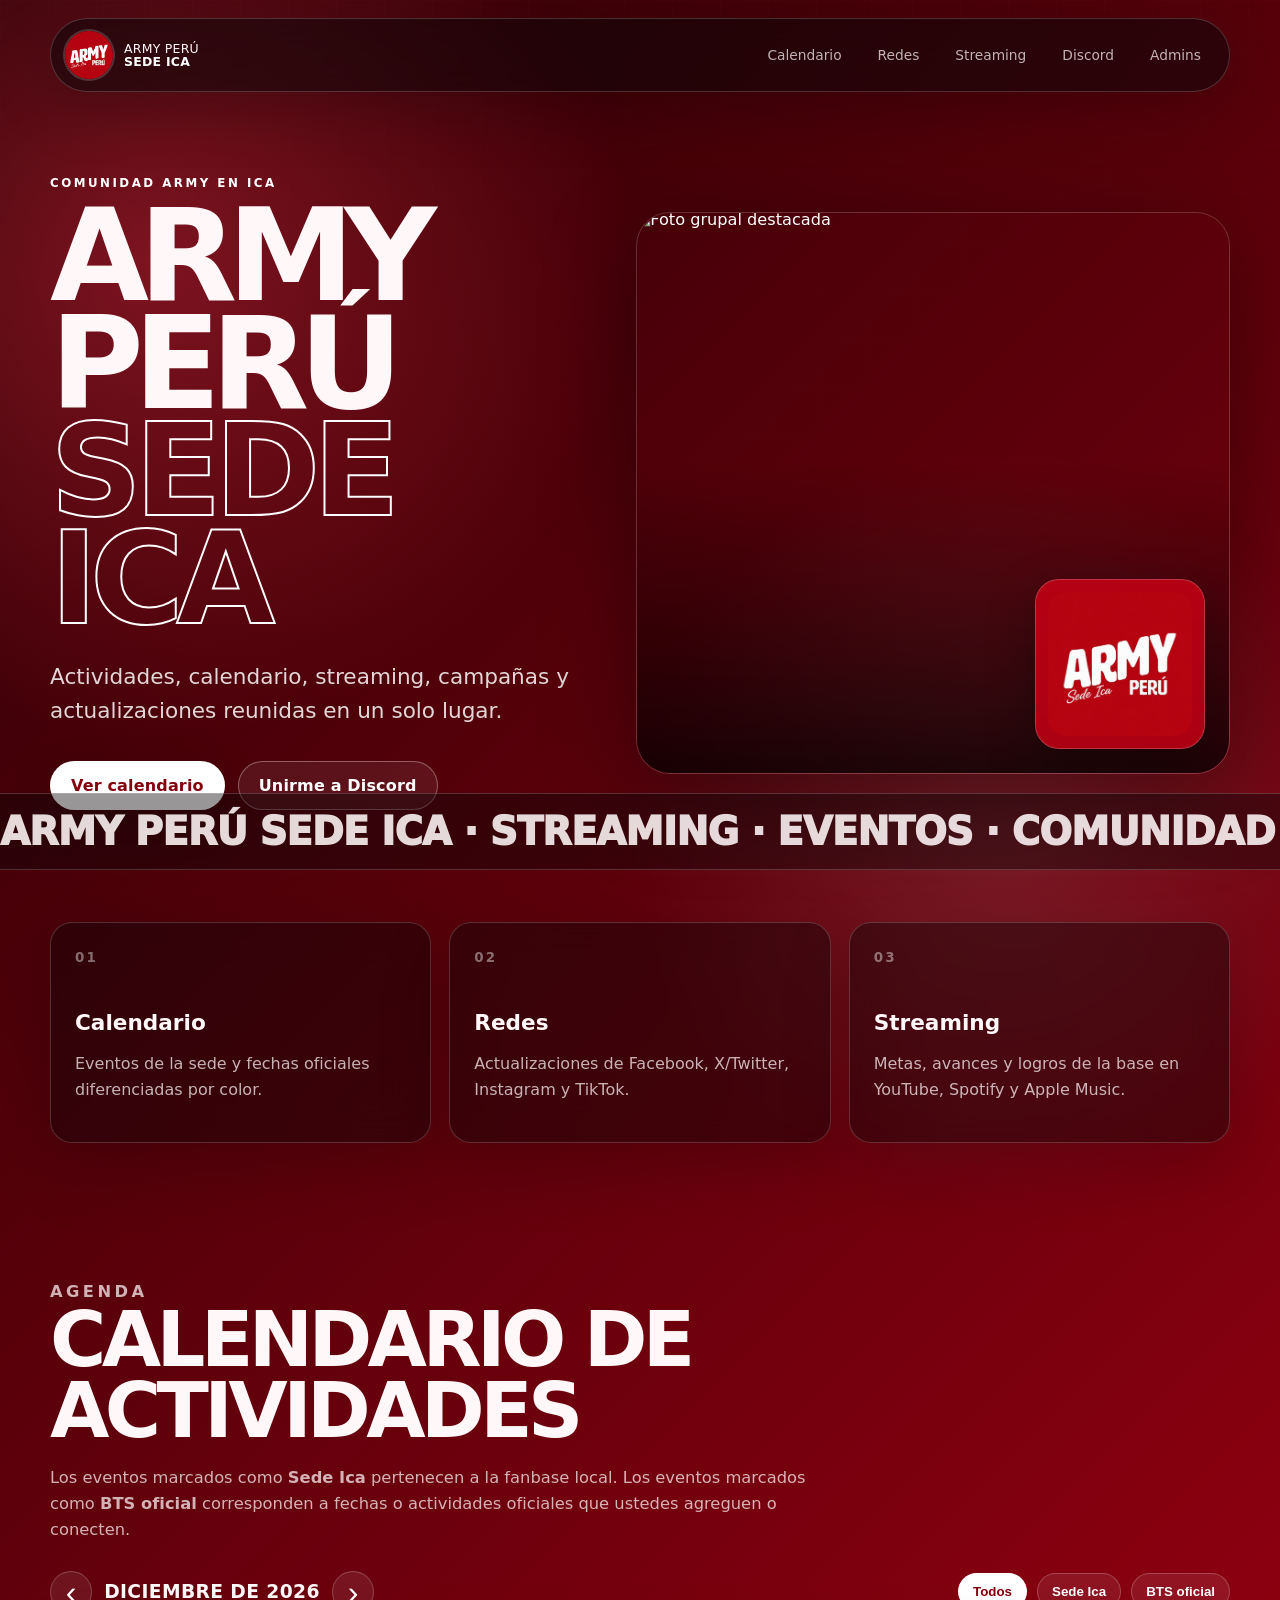
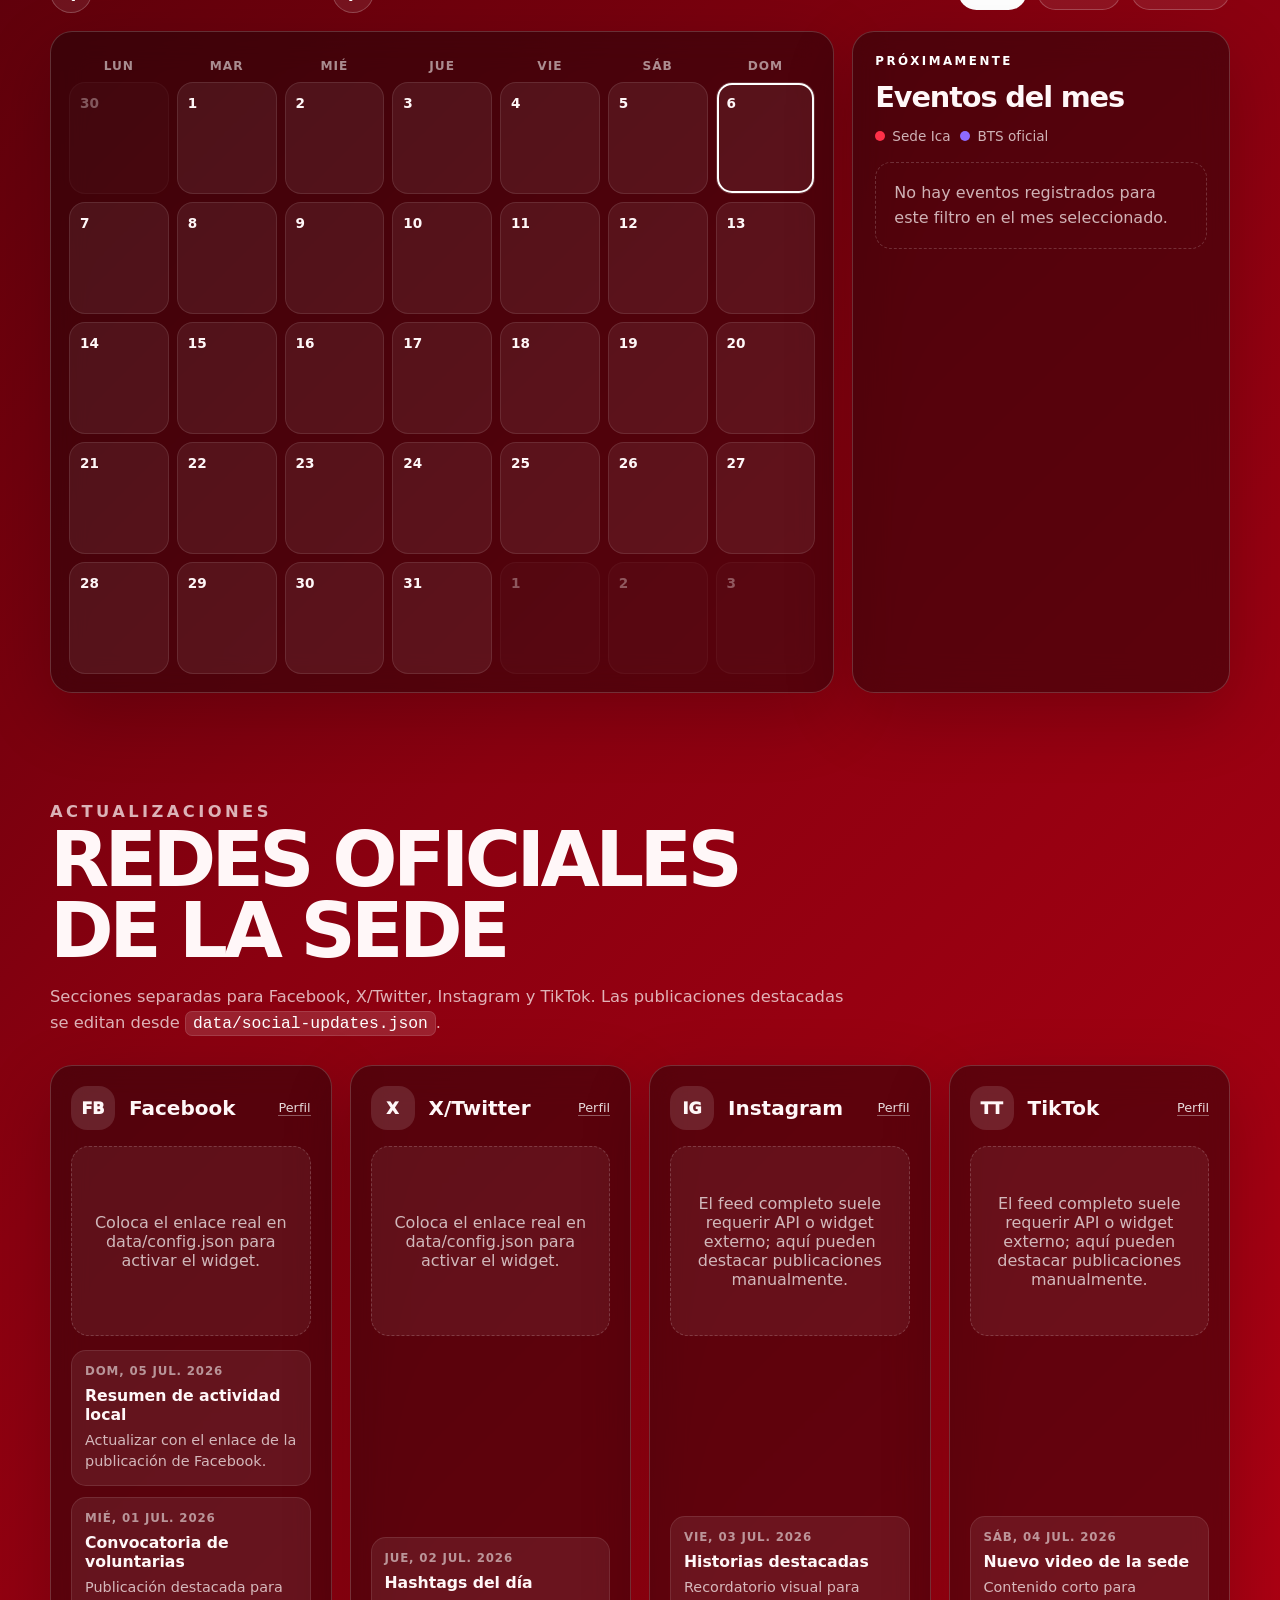
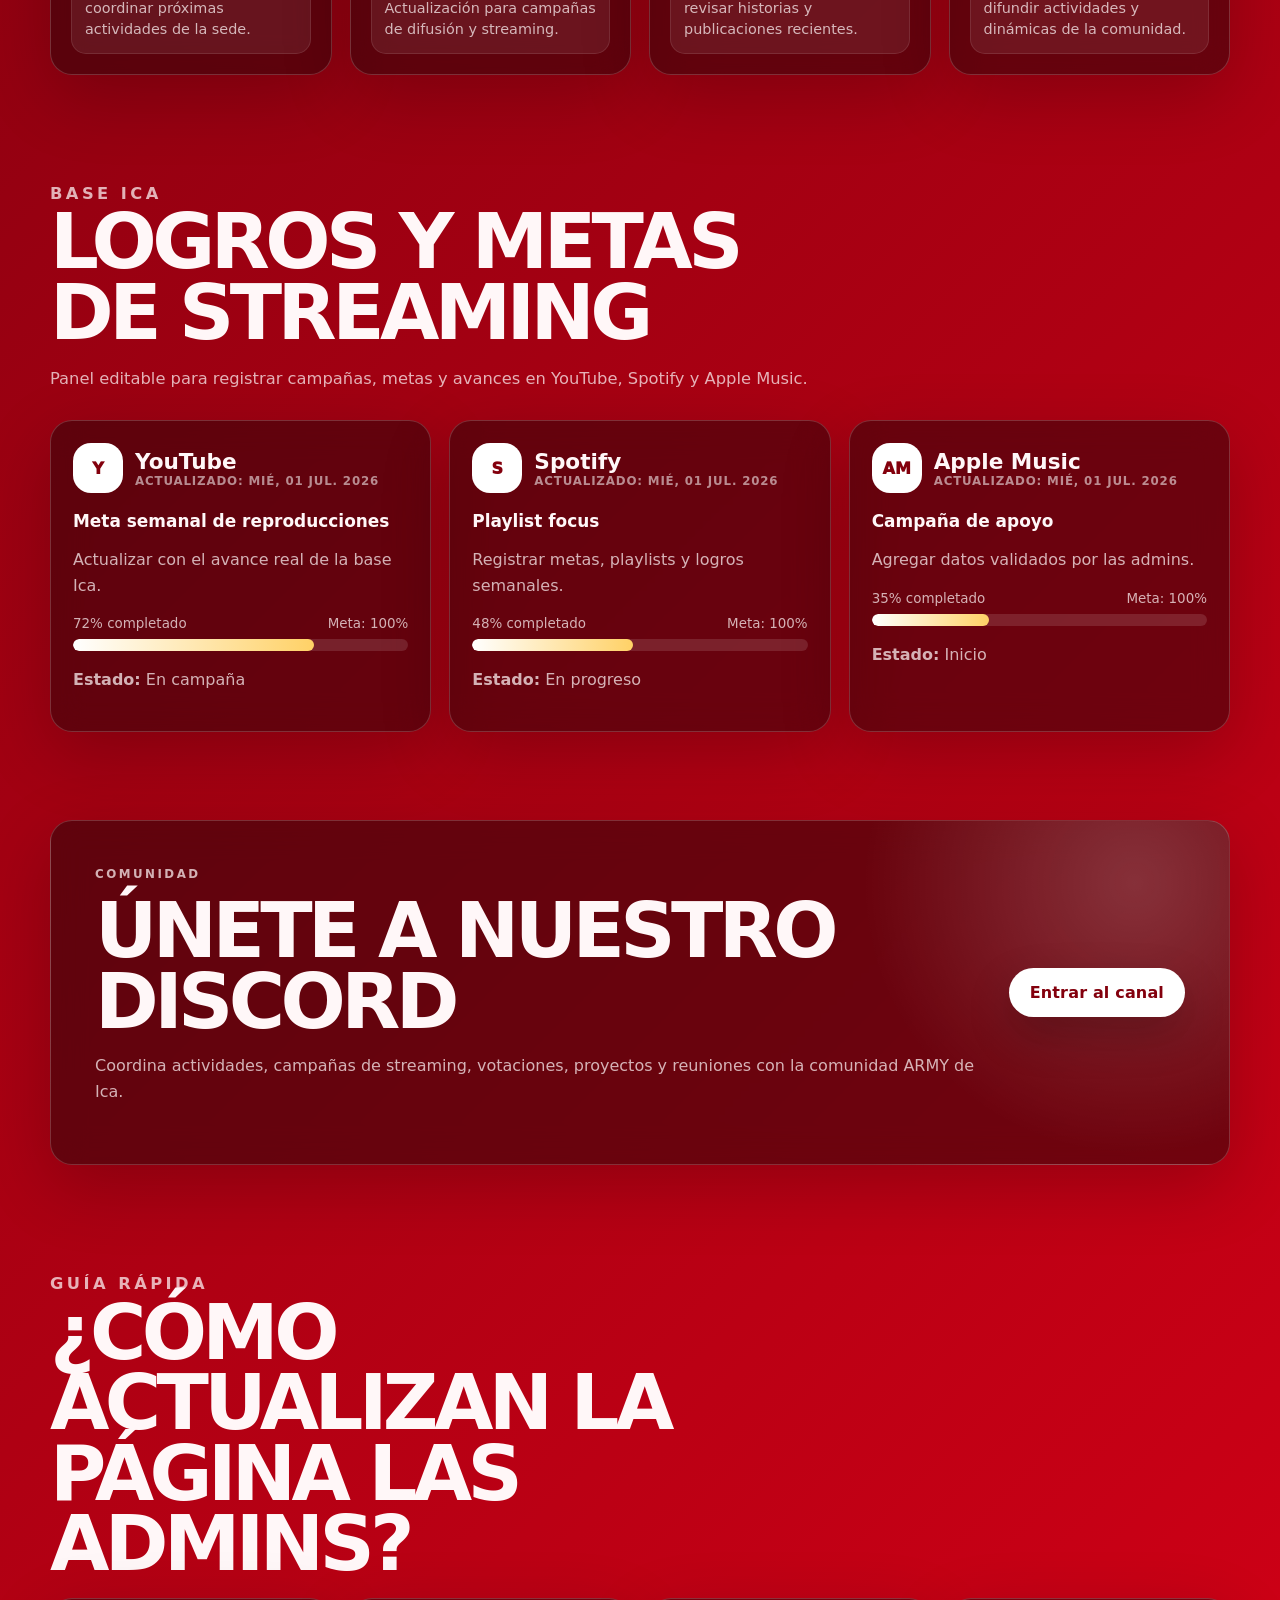
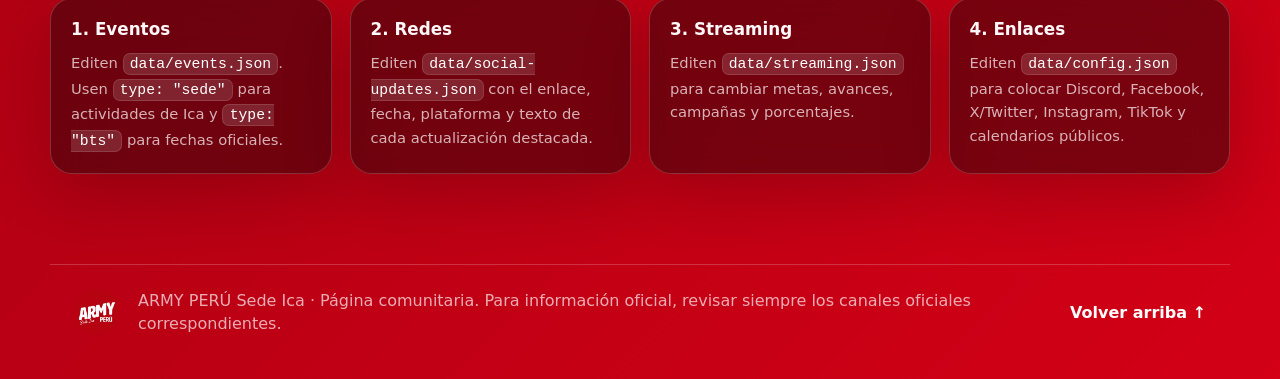
==== index.html @ ca99f8eb "Add files via upload" ====
<!doctype html>
<html lang="es">
  <head>
    <meta charset="utf-8" />
    <meta name="viewport" content="width=device-width, initial-scale=1" />
    <title>ARMY PERÚ Sede Ica</title>
    <meta
      name="description"
      content="Página oficial de comunidad para ARMY PERÚ Sede Ica: calendario, redes, streaming, logros y Discord."
    />
    <meta name="theme-color" content="#d30016" />
    <meta property="og:title" content="ARMY PERÚ Sede Ica" />
    <meta property="og:description" content="Calendario, actualizaciones y actividades de ARMY PERÚ Sede Ica." />
    <meta property="og:image" content="assets/logo-ica.png" />
    <link rel="icon" href="assets/logo-ica.png" />
    <link rel="stylesheet" href="styles.css" />
  </head>

  <body>
    <div class="site-shell">
      <header class="topbar" id="top">
        <a class="brand" href="#top" aria-label="Inicio ARMY PERÚ Sede Ica">
          <img src="assets/logo-ica.png" alt="Logo ARMY PERÚ Sede Ica" />
          <span>ARMY PERÚ<br /><strong>Sede Ica</strong></span>
        </a>

        <button class="menu-toggle" id="menuToggle" aria-label="Abrir menú" aria-expanded="false">
          <span></span><span></span><span></span>
        </button>

        <nav class="nav" id="mainNav" aria-label="Navegación principal">
          <a href="#calendario">Calendario</a>
          <a href="#redes">Redes</a>
          <a href="#streaming">Streaming</a>
          <a href="#discord">Discord</a>
          <a href="#admin">Admins</a>
        </nav>
      </header>

      <main>
        <section class="hero section-anchor" aria-labelledby="hero-title">
          <div class="hero-copy">
            <p class="eyebrow">Comunidad ARMY en Ica</p>
            <h1 id="hero-title">ARMY PERÚ <span>Sede Ica</span></h1>
            <p class="hero-text">
              Actividades, calendario, streaming, campañas y actualizaciones reunidas en un solo lugar.
            </p>
            <div class="hero-actions">
              <a class="btn btn-primary" href="#calendario">Ver calendario</a>
              <a class="btn btn-ghost" id="discordHeroBtn" href="#discord">Unirme a Discord</a>
            </div>
          </div>

          <div class="hero-media" aria-label="Imagen destacada">
            <img src="assets/group-photo.png" alt="Foto grupal destacada" />
            <div class="hero-logo-card">
              <img src="assets/logo-ica.png" alt="Logo ARMY PERÚ Sede Ica" />
            </div>
          </div>

          <div class="marquee" aria-hidden="true">
            <span>ARMY PERÚ SEDE ICA · STREAMING · EVENTOS · COMUNIDAD ·</span>
            <span>ARMY PERÚ SEDE ICA · STREAMING · EVENTOS · COMUNIDAD ·</span>
          </div>
        </section>

        <section class="intro-grid" aria-label="Accesos rápidos">
          <article>
            <span class="number">01</span>
            <h2>Calendario</h2>
            <p>Eventos de la sede y fechas oficiales diferenciadas por color.</p>
          </article>
          <article>
            <span class="number">02</span>
            <h2>Redes</h2>
            <p>Actualizaciones de Facebook, X/Twitter, Instagram y TikTok.</p>
          </article>
          <article>
            <span class="number">03</span>
            <h2>Streaming</h2>
            <p>Metas, avances y logros de la base en YouTube, Spotify y Apple Music.</p>
          </article>
        </section>

        <section class="calendar-section section-anchor" id="calendario" aria-labelledby="calendar-title">
          <div class="section-heading">
            <p class="eyebrow">Agenda</p>
            <h2 id="calendar-title">Calendario de actividades</h2>
            <p>
              Los eventos marcados como <strong>Sede Ica</strong> pertenecen a la fanbase local. Los eventos
              marcados como <strong>BTS oficial</strong> corresponden a fechas o actividades oficiales que ustedes agreguen o conecten.
            </p>
          </div>

          <div class="calendar-tools">
            <div class="calendar-nav">
              <button class="icon-btn" id="prevMonth" aria-label="Mes anterior">‹</button>
              <h3 id="currentMonth">Mes</h3>
              <button class="icon-btn" id="nextMonth" aria-label="Mes siguiente">›</button>
            </div>
            <div class="filter-group" aria-label="Filtrar eventos">
              <button class="filter-btn active" data-filter="all">Todos</button>
              <button class="filter-btn" data-filter="sede">Sede Ica</button>
              <button class="filter-btn" data-filter="bts">BTS oficial</button>
            </div>
          </div>

          <div class="calendar-layout">
            <div class="calendar-card">
              <div class="calendar-weekdays" aria-hidden="true">
                <span>Lun</span><span>Mar</span><span>Mié</span><span>Jue</span><span>Vie</span><span>Sáb</span><span>Dom</span>
              </div>
              <div class="calendar-grid" id="calendarGrid"></div>
            </div>

            <aside class="event-panel" aria-labelledby="event-panel-title">
              <div class="event-panel-header">
                <p class="eyebrow">Próximamente</p>
                <h3 id="event-panel-title">Eventos del mes</h3>
              </div>
              <div class="legend">
                <span><i class="dot dot-sede"></i>Sede Ica</span>
                <span><i class="dot dot-bts"></i>BTS oficial</span>
              </div>
              <div id="eventList" class="event-list"></div>
            </aside>
          </div>

          <div class="calendar-embed-wrap" id="calendarEmbedWrap" hidden>
            <h3>Calendarios conectados</h3>
            <p>Esta zona se activa cuando coloquen enlaces públicos de Google Calendar en <code>data/config.json</code>.</p>
            <div class="embed-grid" id="calendarEmbeds"></div>
          </div>
        </section>

        <section class="social-section section-anchor" id="redes" aria-labelledby="social-title">
          <div class="section-heading">
            <p class="eyebrow">Actualizaciones</p>
            <h2 id="social-title">Redes oficiales de la sede</h2>
            <p>
              Secciones separadas para Facebook, X/Twitter, Instagram y TikTok. Las publicaciones destacadas se editan desde
              <code>data/social-updates.json</code>.
            </p>
          </div>

          <div class="social-grid" id="socialGrid"></div>
        </section>

        <section class="streaming-section section-anchor" id="streaming" aria-labelledby="streaming-title">
          <div class="section-heading">
            <p class="eyebrow">Base Ica</p>
            <h2 id="streaming-title">Logros y metas de streaming</h2>
            <p>
              Panel editable para registrar campañas, metas y avances en YouTube, Spotify y Apple Music.
            </p>
          </div>
          <div class="streaming-grid" id="streamingGrid"></div>
        </section>

        <section class="discord-section section-anchor" id="discord" aria-labelledby="discord-title">
          <div class="discord-card">
            <div>
              <p class="eyebrow">Comunidad</p>
              <h2 id="discord-title">Únete a nuestro Discord</h2>
              <p>
                Coordina actividades, campañas de streaming, votaciones, proyectos y reuniones con la comunidad ARMY de Ica.
              </p>
            </div>
            <a class="btn btn-primary" id="discordBtn" href="#" target="_blank" rel="noopener">Entrar al canal</a>
          </div>
        </section>

        <section class="admin-section section-anchor" id="admin" aria-labelledby="admin-title">
          <div class="section-heading compact">
            <p class="eyebrow">Guía rápida</p>
            <h2 id="admin-title">¿Cómo actualizan la página las admins?</h2>
          </div>

          <div class="admin-grid">
            <article>
              <h3>1. Eventos</h3>
              <p>Editen <code>data/events.json</code>. Usen <code>type: "sede"</code> para actividades de Ica y <code>type: "bts"</code> para fechas oficiales.</p>
            </article>
            <article>
              <h3>2. Redes</h3>
              <p>Editen <code>data/social-updates.json</code> con el enlace, fecha, plataforma y texto de cada actualización destacada.</p>
            </article>
            <article>
              <h3>3. Streaming</h3>
              <p>Editen <code>data/streaming.json</code> para cambiar metas, avances, campañas y porcentajes.</p>
            </article>
            <article>
              <h3>4. Enlaces</h3>
              <p>Editen <code>data/config.json</code> para colocar Discord, Facebook, X/Twitter, Instagram, TikTok y calendarios públicos.</p>
            </article>
          </div>
        </section>
      </main>

      <footer class="footer">
        <img src="assets/logo-ica.png" alt="Logo ARMY PERÚ Sede Ica" />
        <p>
          ARMY PERÚ Sede Ica · Página comunitaria. Para información oficial, revisar siempre los canales oficiales correspondientes.
        </p>
        <a href="#top">Volver arriba ↑</a>
      </footer>
    </div>

    <script src="script.js" defer></script>
  </body>
</html>
---- styles.css ----
:root {
  color-scheme: dark;
  --red: #d30016;
  --red-deep: #83000d;
  --red-soft: #ff3048;
  --ink: #0a0708;
  --ink-2: #120b0d;
  --card: rgba(255, 255, 255, 0.08);
  --card-strong: rgba(255, 255, 255, 0.13);
  --line: rgba(255, 255, 255, 0.18);
  --text: #fff7f8;
  --muted: rgba(255, 247, 248, 0.72);
  --purple: #8e6bff;
  --gold: #ffd166;
  --shadow: 0 28px 90px rgba(0, 0, 0, 0.38);
  --radius-lg: 34px;
  --radius-md: 22px;
  --radius-sm: 14px;
  --max: 1180px;
}

* {
  box-sizing: border-box;
}

html {
  scroll-behavior: smooth;
}

body {
  margin: 0;
  font-family: Inter, ui-sans-serif, system-ui, -apple-system, BlinkMacSystemFont, "Segoe UI", sans-serif;
  color: var(--text);
  background:
    radial-gradient(circle at 12% 5%, rgba(255, 56, 80, 0.35), transparent 30rem),
    radial-gradient(circle at 78% 16%, rgba(255, 255, 255, 0.11), transparent 24rem),
    linear-gradient(135deg, #2a0005 0%, #8b0010 44%, #d30016 100%);
  min-height: 100vh;
}

body::before {
  content: "";
  position: fixed;
  inset: 0;
  pointer-events: none;
  opacity: 0.15;
  background-image:
    linear-gradient(rgba(255,255,255,.08) 1px, transparent 1px),
    linear-gradient(90deg, rgba(255,255,255,.08) 1px, transparent 1px);
  background-size: 48px 48px;
  mask-image: linear-gradient(to bottom, #000, transparent 72%);
  z-index: -1;
}

img {
  max-width: 100%;
  display: block;
}

a {
  color: inherit;
}

button,
a {
  -webkit-tap-highlight-color: transparent;
}

.site-shell {
  min-height: 100vh;
  overflow: hidden;
}

.topbar {
  width: min(var(--max), calc(100% - 32px));
  margin: 18px auto 0;
  padding: 12px 14px;
  position: sticky;
  top: 14px;
  z-index: 50;
  display: flex;
  align-items: center;
  justify-content: space-between;
  gap: 16px;
  border: 1px solid var(--line);
  border-radius: 999px;
  background: rgba(10, 7, 8, 0.54);
  box-shadow: 0 16px 60px rgba(0, 0, 0, 0.22);
  backdrop-filter: blur(18px);
}

.brand {
  display: inline-flex;
  align-items: center;
  gap: 11px;
  text-decoration: none;
  letter-spacing: 0.02em;
  font-size: 0.78rem;
  line-height: 1.05;
  text-transform: uppercase;
}

.brand img {
  width: 48px;
  height: 48px;
  border-radius: 50%;
  object-fit: cover;
  box-shadow: 0 0 0 2px rgba(255, 255, 255, 0.18);
}

.brand strong {
  color: #fff;
}

.nav {
  display: flex;
  gap: 8px;
  align-items: center;
}

.nav a {
  color: var(--muted);
  text-decoration: none;
  font-size: 0.86rem;
  padding: 10px 14px;
  border-radius: 999px;
  transition: all 180ms ease;
}

.nav a:hover,
.nav a:focus-visible {
  color: #fff;
  background: rgba(255,255,255,0.12);
  outline: none;
}

.menu-toggle {
  display: none;
  width: 44px;
  height: 44px;
  border: 0;
  background: rgba(255,255,255,0.11);
  border-radius: 50%;
  cursor: pointer;
}

.menu-toggle span {
  display: block;
  width: 18px;
  height: 2px;
  background: #fff;
  margin: 4px auto;
  border-radius: 999px;
}

main {
  width: min(var(--max), calc(100% - 32px));
  margin: 0 auto;
}

.section-anchor {
  scroll-margin-top: 110px;
}

.hero {
  min-height: 730px;
  padding: 84px 0 60px;
  position: relative;
  display: grid;
  grid-template-columns: 0.95fr 1.05fr;
  align-items: center;
  gap: 48px;
}

.eyebrow {
  margin: 0 0 12px;
  color: #fff;
  font-size: 0.74rem;
  font-weight: 800;
  letter-spacing: 0.21em;
  text-transform: uppercase;
}

.hero h1 {
  margin: 0;
  font-size: clamp(4.3rem, 10vw, 9.3rem);
  line-height: 0.84;
  text-transform: uppercase;
  letter-spacing: -0.08em;
  text-wrap: balance;
}

.hero h1 span {
  display: block;
  color: transparent;
  -webkit-text-stroke: 2px #fff;
  text-shadow: none;
  letter-spacing: -0.06em;
}

.hero-text {
  width: min(100%, 600px);
  margin: 28px 0 0;
  font-size: clamp(1.04rem, 2vw, 1.35rem);
  line-height: 1.55;
  color: rgba(255,255,255,0.84);
}

.hero-actions {
  margin-top: 34px;
  display: flex;
  flex-wrap: wrap;
  gap: 13px;
}

.btn {
  display: inline-flex;
  align-items: center;
  justify-content: center;
  gap: 8px;
  min-height: 48px;
  padding: 14px 20px;
  border-radius: 999px;
  text-decoration: none;
  font-weight: 800;
  letter-spacing: 0.01em;
  border: 1px solid transparent;
  transition: transform 180ms ease, background 180ms ease, color 180ms ease;
}

.btn:hover,
.btn:focus-visible {
  transform: translateY(-2px);
  outline: none;
}

.btn-primary {
  background: #fff;
  color: var(--red-deep);
  box-shadow: 0 18px 44px rgba(0,0,0,0.22);
}

.btn-ghost {
  border-color: rgba(255,255,255,0.32);
  color: #fff;
  background: rgba(255,255,255,0.07);
}

.hero-media {
  position: relative;
  border-radius: var(--radius-lg);
  overflow: hidden;
  box-shadow: var(--shadow);
  border: 1px solid rgba(255,255,255,0.18);
  isolation: isolate;
}

.hero-media::before {
  content: "";
  position: absolute;
  inset: 0;
  background: linear-gradient(180deg, transparent 45%, rgba(0,0,0,.74));
  z-index: 1;
}

.hero-media > img {
  width: 100%;
  height: 560px;
  object-fit: cover;
  object-position: center top;
  filter: saturate(0.78) contrast(1.08);
  transform: scale(1.01);
}

.hero-logo-card {
  position: absolute;
  z-index: 2;
  right: 24px;
  bottom: 24px;
  width: 170px;
  padding: 12px;
  border-radius: 24px;
  background: rgba(211, 0, 22, 0.78);
  border: 1px solid rgba(255,255,255,0.2);
  box-shadow: 0 18px 50px rgba(0,0,0,0.32);
  backdrop-filter: blur(12px);
}

.hero-logo-card img {
  border-radius: 18px;
}

.marquee {
  position: absolute;
  bottom: 0;
  left: 50%;
  width: 100vw;
  transform: translateX(-50%);
  display: flex;
  gap: 28px;
  overflow: hidden;
  white-space: nowrap;
  border-top: 1px solid rgba(255,255,255,0.18);
  border-bottom: 1px solid rgba(255,255,255,0.18);
  background: rgba(10, 7, 8, 0.42);
}

.marquee span {
  display: inline-block;
  padding: 15px 0;
  font-size: clamp(1.2rem, 3vw, 2.4rem);
  font-weight: 950;
  letter-spacing: -0.02em;
  animation: marquee 28s linear infinite;
  opacity: 0.88;
}

@keyframes marquee {
  from { transform: translateX(0); }
  to { transform: translateX(calc(-100% - 28px)); }
}

.intro-grid,
.admin-grid,
.social-grid,
.streaming-grid,
.embed-grid {
  display: grid;
  gap: 18px;
}

.intro-grid {
  grid-template-columns: repeat(3, 1fr);
  padding: 52px 0 30px;
}

.intro-grid article,
.admin-grid article,
.social-card,
.streaming-card,
.event-panel,
.calendar-card,
.discord-card,
.calendar-embed-wrap {
  border: 1px solid var(--line);
  background: rgba(10,7,8,0.42);
  border-radius: var(--radius-md);
  backdrop-filter: blur(16px);
  box-shadow: 0 22px 70px rgba(0,0,0,0.2);
}

.intro-grid article {
  min-height: 190px;
  padding: 24px;
}

.number {
  color: rgba(255,255,255,0.42);
  font-size: 0.84rem;
  letter-spacing: 0.16em;
  font-weight: 900;
}

.intro-grid h2,
.admin-grid h3 {
  margin: 44px 0 10px;
  font-size: 1.35rem;
}

.intro-grid p,
.admin-grid p,
.section-heading p,
.discord-card p,
.social-card p,
.streaming-card p,
.calendar-embed-wrap p {
  color: var(--muted);
  line-height: 1.6;
}

.calendar-section,
.social-section,
.streaming-section,
.discord-section,
.admin-section {
  padding: 88px 0 0;
}

.section-heading {
  width: min(100%, 800px);
  margin-bottom: 28px;
}

.section-heading.compact {
  margin-bottom: 18px;
}

.section-heading h2,
.discord-card h2 {
  margin: 0;
  font-size: clamp(2.4rem, 6vw, 5rem);
  line-height: 0.92;
  text-transform: uppercase;
  letter-spacing: -0.06em;
}

.section-heading p {
  margin: 18px 0 0;
  font-size: 1.02rem;
}

code {
  color: #fff;
  background: rgba(255,255,255,0.13);
  border: 1px solid rgba(255,255,255,0.12);
  padding: 0.13em 0.42em;
  border-radius: 7px;
}

.calendar-tools {
  display: flex;
  align-items: center;
  justify-content: space-between;
  gap: 18px;
  margin-bottom: 18px;
  flex-wrap: wrap;
}

.calendar-nav,
.filter-group,
.legend {
  display: flex;
  align-items: center;
  gap: 10px;
}

.calendar-nav h3 {
  margin: 0;
  min-width: 220px;
  text-align: center;
  text-transform: uppercase;
  letter-spacing: 0.02em;
}

.icon-btn,
.filter-btn {
  border: 1px solid rgba(255,255,255,0.22);
  background: rgba(255,255,255,0.08);
  color: #fff;
  cursor: pointer;
  transition: all 160ms ease;
}

.icon-btn {
  width: 42px;
  height: 42px;
  border-radius: 50%;
  font-size: 2rem;
  line-height: 1;
}

.filter-btn {
  border-radius: 999px;
  padding: 10px 14px;
  font-weight: 800;
}

.icon-btn:hover,
.filter-btn:hover,
.filter-btn.active {
  background: #fff;
  color: var(--red-deep);
}

.calendar-layout {
  display: grid;
  grid-template-columns: minmax(0, 1.35fr) minmax(310px, 0.65fr);
  gap: 18px;
}

.calendar-card {
  padding: 18px;
}

.calendar-weekdays,
.calendar-grid {
  display: grid;
  grid-template-columns: repeat(7, 1fr);
  gap: 8px;
}

.calendar-weekdays span {
  padding: 9px;
  color: rgba(255,255,255,0.55);
  font-size: 0.76rem;
  font-weight: 900;
  text-transform: uppercase;
  letter-spacing: 0.08em;
  text-align: center;
}

.calendar-day {
  min-height: 112px;
  padding: 10px;
  border-radius: 16px;
  background: rgba(255,255,255,0.065);
  border: 1px solid rgba(255,255,255,0.1);
  position: relative;
}

.calendar-day.muted {
  opacity: 0.35;
}

.calendar-day.today {
  box-shadow: 0 0 0 2px #fff inset;
}

.day-number {
  font-size: 0.85rem;
  font-weight: 900;
}

.day-events {
  display: flex;
  flex-direction: column;
  gap: 5px;
  margin-top: 9px;
}

.calendar-chip {
  display: block;
  width: 100%;
  border: 0;
  text-align: left;
  color: #fff;
  border-radius: 999px;
  padding: 5px 8px;
  overflow: hidden;
  text-overflow: ellipsis;
  white-space: nowrap;
  font-size: 0.72rem;
  font-weight: 800;
  cursor: pointer;
}

.calendar-chip.sede,
.event-card.sede::before {
  background: var(--red-soft);
}

.calendar-chip.bts,
.event-card.bts::before {
  background: var(--purple);
}

.event-panel {
  padding: 22px;
  min-height: 460px;
}

.event-panel h3 {
  margin: 0;
  font-size: 1.8rem;
  letter-spacing: -0.04em;
}

.legend {
  margin: 14px 0 18px;
  color: var(--muted);
  font-size: 0.85rem;
  flex-wrap: wrap;
}

.dot {
  width: 10px;
  height: 10px;
  border-radius: 50%;
  display: inline-block;
  margin-right: 7px;
}

.dot-sede { background: var(--red-soft); }
.dot-bts { background: var(--purple); }

.event-list {
  display: flex;
  flex-direction: column;
  gap: 12px;
}

.event-card {
  position: relative;
  padding: 14px 14px 14px 18px;
  border-radius: 16px;
  background: rgba(255,255,255,0.08);
  border: 1px solid rgba(255,255,255,0.11);
  overflow: hidden;
}

.event-card::before {
  content: "";
  position: absolute;
  left: 0;
  top: 0;
  bottom: 0;
  width: 4px;
}

.event-card time {
  display: block;
  color: rgba(255,255,255,0.62);
  font-size: 0.78rem;
  font-weight: 800;
  letter-spacing: 0.04em;
  text-transform: uppercase;
}

.event-card h4 {
  margin: 7px 0;
  font-size: 1rem;
}

.event-card p {
  margin: 0;
  color: var(--muted);
  font-size: 0.9rem;
  line-height: 1.45;
}

.event-card a,
.social-update a,
.streaming-card a {
  display: inline-flex;
  margin-top: 10px;
  color: #fff;
  font-weight: 850;
  text-decoration: none;
  border-bottom: 1px solid rgba(255,255,255,0.5);
}

.calendar-embed-wrap {
  margin-top: 18px;
  padding: 22px;
}

.calendar-embed-wrap h3 {
  margin: 0 0 8px;
}

.embed-grid {
  grid-template-columns: repeat(2, minmax(0, 1fr));
  margin-top: 16px;
}

.embed-frame {
  min-height: 420px;
  border-radius: 18px;
  overflow: hidden;
  border: 1px solid rgba(255,255,255,0.16);
  background: rgba(0,0,0,0.22);
}

.embed-frame iframe {
  width: 100%;
  height: 420px;
  border: 0;
}

.social-grid {
  grid-template-columns: repeat(4, minmax(0, 1fr));
}

.social-card {
  padding: 20px;
  min-height: 390px;
  display: flex;
  flex-direction: column;
}

.social-card-header {
  display: flex;
  justify-content: space-between;
  align-items: center;
  gap: 14px;
  margin-bottom: 16px;
}

.social-icon {
  width: 44px;
  height: 44px;
  border-radius: 16px;
  display: inline-grid;
  place-items: center;
  background: rgba(255,255,255,0.12);
  font-weight: 950;
}

.social-card h3 {
  margin: 0;
  font-size: 1.25rem;
}

.social-card .profile-link {
  margin-left: auto;
  font-size: 0.8rem;
  color: rgba(255,255,255,0.85);
  text-decoration: none;
  border-bottom: 1px solid rgba(255,255,255,0.35);
}

.social-updates {
  display: flex;
  flex-direction: column;
  gap: 11px;
  margin-top: auto;
}

.social-update {
  padding: 13px;
  border-radius: 15px;
  background: rgba(255,255,255,0.075);
  border: 1px solid rgba(255,255,255,0.1);
}

.social-update time,
.streaming-card time {
  display: block;
  color: rgba(255,255,255,0.55);
  font-size: 0.74rem;
  font-weight: 800;
  text-transform: uppercase;
  letter-spacing: 0.07em;
}

.social-update h4 {
  margin: 8px 0 6px;
  font-size: 0.98rem;
}

.social-update p {
  margin: 0;
  font-size: 0.9rem;
  line-height: 1.45;
}

.embed-box {
  margin: 0 0 14px;
  min-height: 190px;
  border-radius: 18px;
  overflow: hidden;
  background: rgba(255,255,255,0.06);
  border: 1px dashed rgba(255,255,255,0.18);
  display: grid;
  place-items: center;
  color: rgba(255,255,255,0.7);
  text-align: center;
  padding: 14px;
}

.embed-box iframe {
  width: 100%;
  height: 100%;
  min-height: 210px;
  border: 0;
}

.streaming-grid {
  grid-template-columns: repeat(3, minmax(0, 1fr));
}

.streaming-card {
  padding: 22px;
}

.streaming-platform {
  display: flex;
  align-items: center;
  gap: 12px;
  margin-bottom: 18px;
}

.platform-badge {
  width: 50px;
  height: 50px;
  border-radius: 18px;
  display: grid;
  place-items: center;
  background: #fff;
  color: var(--red-deep);
  font-weight: 950;
}

.streaming-card h3 {
  margin: 0;
  font-size: 1.35rem;
}

.streaming-card h4 {
  margin: 16px 0 8px;
  font-size: 1.06rem;
}

.progress-meta {
  display: flex;
  justify-content: space-between;
  gap: 12px;
  margin: 18px 0 8px;
  font-size: 0.84rem;
  color: var(--muted);
}

.progress-bar {
  height: 12px;
  border-radius: 999px;
  background: rgba(255,255,255,0.12);
  overflow: hidden;
}

.progress-bar span {
  display: block;
  height: 100%;
  width: var(--progress, 0%);
  background: linear-gradient(90deg, #fff, var(--gold));
  border-radius: inherit;
}

.discord-card {
  padding: clamp(26px, 5vw, 44px);
  display: grid;
  grid-template-columns: minmax(0, 1fr) auto;
  align-items: center;
  gap: 24px;
  background:
    radial-gradient(circle at 92% 18%, rgba(255,255,255,0.18), transparent 17rem),
    rgba(10,7,8,0.44);
}

.admin-grid {
  grid-template-columns: repeat(4, minmax(0, 1fr));
}

.admin-grid article {
  padding: 20px;
}

.admin-grid h3 {
  margin: 0 0 12px;
  font-size: 1.05rem;
}

.admin-grid p {
  margin: 0;
  font-size: 0.92rem;
}

.footer {
  width: min(var(--max), calc(100% - 32px));
  margin: 90px auto 28px;
  padding: 24px;
  border-top: 1px solid rgba(255,255,255,0.2);
  display: flex;
  align-items: center;
  gap: 18px;
  color: rgba(255,255,255,0.68);
}

.footer img {
  width: 46px;
  height: 46px;
  border-radius: 50%;
  object-fit: cover;
}

.footer p {
  flex: 1;
  margin: 0;
  line-height: 1.45;
}

.footer a {
  text-decoration: none;
  color: #fff;
  font-weight: 800;
}

.empty-state {
  color: var(--muted);
  border: 1px dashed rgba(255,255,255,0.18);
  border-radius: 16px;
  padding: 18px;
  line-height: 1.55;
}

@media (max-width: 980px) {
  .topbar {
    border-radius: 26px;
    align-items: flex-start;
    flex-wrap: wrap;
  }

  .menu-toggle {
    display: block;
  }

  .nav {
    display: none;
    width: 100%;
    flex-direction: column;
    align-items: stretch;
  }

  .nav.open {
    display: flex;
  }

  .nav a {
    text-align: center;
  }

  .hero {
    grid-template-columns: 1fr;
    min-height: auto;
    padding-top: 58px;
  }

  .hero-media > img {
    height: 460px;
  }

  .intro-grid,
  .calendar-layout,
  .social-grid,
  .streaming-grid,
  .admin-grid,
  .embed-grid {
    grid-template-columns: 1fr 1fr;
  }

  .calendar-layout {
    grid-template-columns: 1fr;
  }
}

@media (max-width: 720px) {
  main,
  .topbar,
  .footer {
    width: min(100% - 22px, var(--max));
  }

  .hero h1 span {
    -webkit-text-stroke-width: 1px;
  }

  .hero-media > img {
    height: 380px;
  }

  .hero-logo-card {
    width: 120px;
    right: 14px;
    bottom: 14px;
  }

  .intro-grid,
  .social-grid,
  .streaming-grid,
  .admin-grid,
  .embed-grid {
    grid-template-columns: 1fr;
  }

  .calendar-tools {
    align-items: stretch;
  }

  .calendar-nav,
  .filter-group {
    width: 100%;
    justify-content: center;
    flex-wrap: wrap;
  }

  .calendar-day {
    min-height: 84px;
    padding: 7px;
    border-radius: 12px;
  }

  .calendar-chip {
    font-size: 0;
    width: 9px;
    height: 9px;
    padding: 0;
    border-radius: 50%;
  }

  .discord-card,
  .footer {
    grid-template-columns: 1fr;
    flex-direction: column;
    align-items: flex-start;
  }

  .discord-card .btn {
    width: 100%;
  }

  .footer a {
    margin-top: 8px;
  }
}
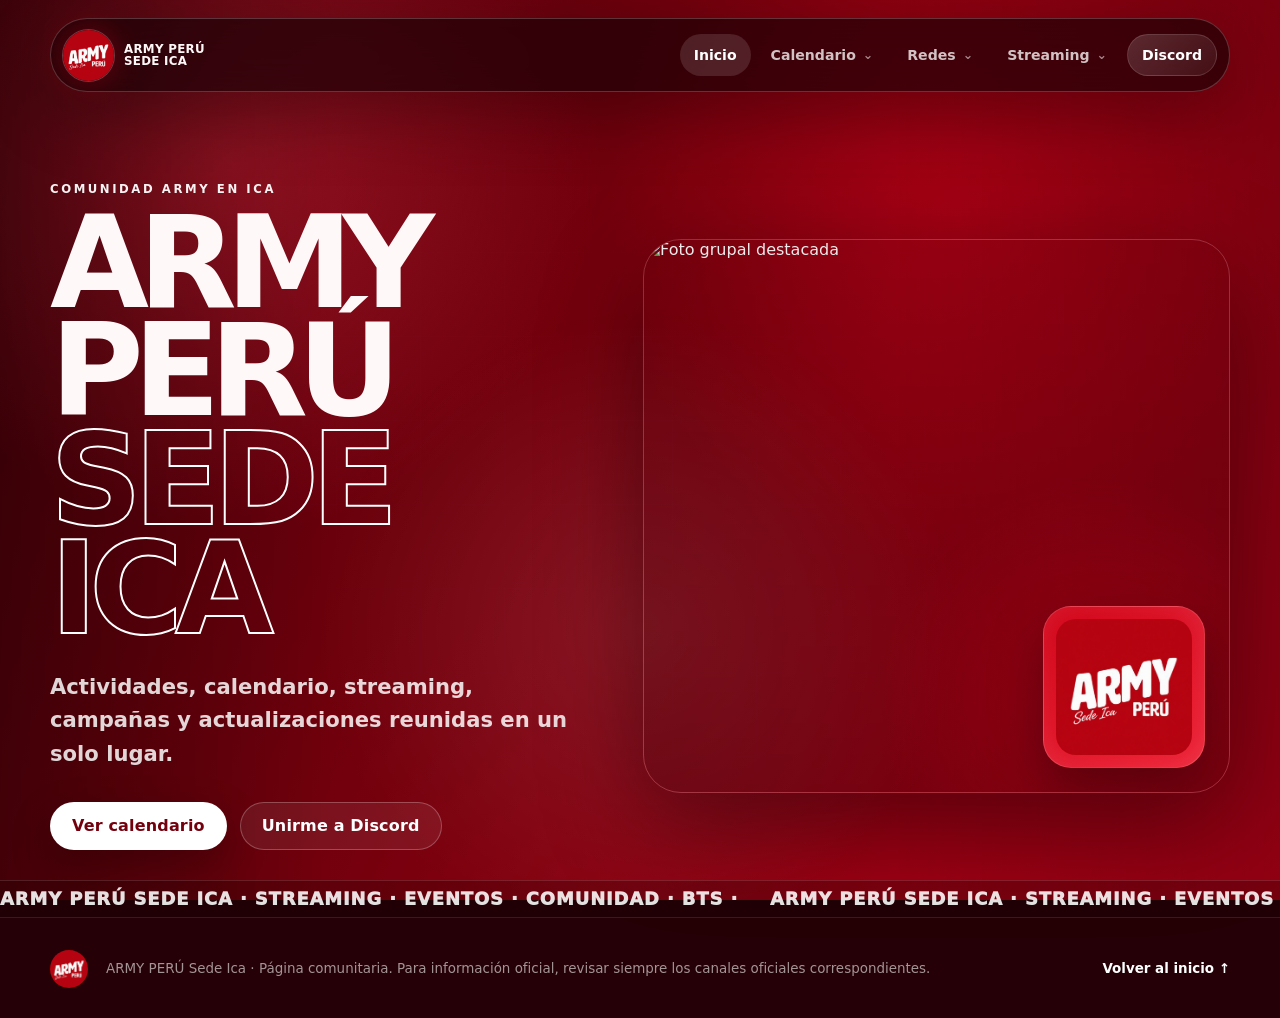
==== commit ee5e5491: "Add files via upload" ====
--- a/index.html
+++ b/index.html
@@ -6,20 +6,22 @@
     <title>ARMY PERÚ Sede Ica</title>
     <meta
       name="description"
-      content="Página oficial de comunidad para ARMY PERÚ Sede Ica: calendario, redes, streaming, logros y Discord."
+      content="Página comunitaria de ARMY PERÚ Sede Ica: calendario, redes, streaming y Discord."
     />
-    <meta name="theme-color" content="#d30016" />
+    <meta name="theme-color" content="#bd0018" />
     <meta property="og:title" content="ARMY PERÚ Sede Ica" />
-    <meta property="og:description" content="Calendario, actualizaciones y actividades de ARMY PERÚ Sede Ica." />
+    <meta property="og:description" content="Calendario, actualizaciones, streaming y actividades de ARMY PERÚ Sede Ica." />
     <meta property="og:image" content="assets/logo-ica.png" />
     <link rel="icon" href="assets/logo-ica.png" />
     <link rel="stylesheet" href="styles.css" />
   </head>
 
   <body>
+    <div class="site-bg" aria-hidden="true"></div>
+
     <div class="site-shell">
       <header class="topbar" id="top">
-        <a class="brand" href="#top" aria-label="Inicio ARMY PERÚ Sede Ica">
+        <a class="brand" href="#inicio" aria-label="Inicio ARMY PERÚ Sede Ica">
           <img src="assets/logo-ica.png" alt="Logo ARMY PERÚ Sede Ica" />
           <span>ARMY PERÚ<br /><strong>Sede Ica</strong></span>
         </a>
@@ -29,70 +31,85 @@
         </button>
 
         <nav class="nav" id="mainNav" aria-label="Navegación principal">
-          <a href="#calendario">Calendario</a>
-          <a href="#redes">Redes</a>
-          <a href="#streaming">Streaming</a>
-          <a href="#discord">Discord</a>
-          <a href="#admin">Admins</a>
+          <a class="nav-link" href="#inicio">Inicio</a>
+
+          <div class="nav-item has-dropdown">
+            <a class="nav-link" href="#calendario">Calendario <span class="chevron">⌄</span></a>
+            <div class="dropdown-menu" aria-label="Opciones de calendario">
+              <a href="#calendario" data-calendar-filter="all">Agenda completa</a>
+              <a href="#calendario" data-calendar-filter="sede">Eventos Sede Ica</a>
+              <a href="#calendario" data-calendar-filter="bts">BTS oficial</a>
+            </div>
+          </div>
+
+          <div class="nav-item has-dropdown">
+            <a class="nav-link" href="#redes">Redes <span class="chevron">⌄</span></a>
+            <div class="dropdown-menu" aria-label="Opciones de redes">
+              <a href="#redes" data-social-filter="all">Todas las redes</a>
+              <a href="#redes" data-social-filter="facebook">Facebook</a>
+              <a href="#redes" data-social-filter="twitter">X / Twitter</a>
+              <a href="#redes" data-social-filter="instagram">Instagram</a>
+              <a href="#redes" data-social-filter="tiktok">TikTok</a>
+            </div>
+          </div>
+
+          <div class="nav-item has-dropdown">
+            <a class="nav-link" href="#streaming">Streaming <span class="chevron">⌄</span></a>
+            <div class="dropdown-menu" aria-label="Opciones de streaming">
+              <a href="#streaming" data-stream-filter="all">Panel completo</a>
+              <a href="#streaming" data-stream-filter="youtube">YouTube</a>
+              <a href="#streaming" data-stream-filter="spotify">Spotify</a>
+              <a href="#streaming" data-stream-filter="apple music">Apple Music</a>
+            </div>
+          </div>
+
+          <a class="nav-link nav-cta" href="#discord">Discord</a>
         </nav>
       </header>
 
       <main>
-        <section class="hero section-anchor" aria-labelledby="hero-title">
-          <div class="hero-copy">
-            <p class="eyebrow">Comunidad ARMY en Ica</p>
-            <h1 id="hero-title">ARMY PERÚ <span>Sede Ica</span></h1>
-            <p class="hero-text">
-              Actividades, calendario, streaming, campañas y actualizaciones reunidas en un solo lugar.
-            </p>
-            <div class="hero-actions">
-              <a class="btn btn-primary" href="#calendario">Ver calendario</a>
-              <a class="btn btn-ghost" id="discordHeroBtn" href="#discord">Unirme a Discord</a>
-            </div>
-          </div>
-
-          <div class="hero-media" aria-label="Imagen destacada">
-            <img src="assets/group-photo.png" alt="Foto grupal destacada" />
-            <div class="hero-logo-card">
-              <img src="assets/logo-ica.png" alt="Logo ARMY PERÚ Sede Ica" />
-            </div>
-          </div>
-
-          <div class="marquee" aria-hidden="true">
-            <span>ARMY PERÚ SEDE ICA · STREAMING · EVENTOS · COMUNIDAD ·</span>
-            <span>ARMY PERÚ SEDE ICA · STREAMING · EVENTOS · COMUNIDAD ·</span>
-          </div>
-        </section>
-
-        <section class="intro-grid" aria-label="Accesos rápidos">
-          <article>
-            <span class="number">01</span>
-            <h2>Calendario</h2>
-            <p>Eventos de la sede y fechas oficiales diferenciadas por color.</p>
-          </article>
-          <article>
-            <span class="number">02</span>
-            <h2>Redes</h2>
-            <p>Actualizaciones de Facebook, X/Twitter, Instagram y TikTok.</p>
-          </article>
-          <article>
-            <span class="number">03</span>
-            <h2>Streaming</h2>
-            <p>Metas, avances y logros de la base en YouTube, Spotify y Apple Music.</p>
-          </article>
-        </section>
-
-        <section class="calendar-section section-anchor" id="calendario" aria-labelledby="calendar-title">
-          <div class="section-heading">
+        <section class="view view-home active" id="inicio" aria-labelledby="hero-title">
+          <div class="hero">
+            <div class="hero-copy">
+              <p class="eyebrow">Comunidad ARMY en Ica</p>
+              <h1 id="hero-title">ARMY PERÚ <span>Sede Ica</span></h1>
+              <p class="hero-text">
+                Actividades, calendario, streaming, campañas y actualizaciones reunidas en un solo lugar.
+              </p>
+              <div class="hero-actions">
+                <a class="btn btn-primary" href="#calendario">Ver calendario</a>
+                <a class="btn btn-ghost" id="discordHeroBtn" href="#discord">Unirme a Discord</a>
+              </div>
+            </div>
+
+            <div class="hero-media" aria-label="Imagen destacada">
+              <img src="assets/group-photo.png" alt="Foto grupal destacada" />
+              <div class="hero-logo-card">
+                <img src="assets/logo-ica.png" alt="Logo ARMY PERÚ Sede Ica" />
+              </div>
+            </div>
+
+            <div class="marquee" aria-hidden="true">
+              <div class="marquee-track">
+                <span>ARMY PERÚ SEDE ICA · STREAMING · EVENTOS · COMUNIDAD · BTS ·</span>
+                <span>ARMY PERÚ SEDE ICA · STREAMING · EVENTOS · COMUNIDAD · BTS ·</span>
+                <span>ARMY PERÚ SEDE ICA · STREAMING · EVENTOS · COMUNIDAD · BTS ·</span>
+              </div>
+            </div>
+          </div>
+        </section>
+
+        <section class="view page-view" id="calendario" aria-labelledby="calendar-title">
+          <div class="page-hero slim">
             <p class="eyebrow">Agenda</p>
             <h2 id="calendar-title">Calendario de actividades</h2>
             <p>
-              Los eventos marcados como <strong>Sede Ica</strong> pertenecen a la fanbase local. Los eventos
-              marcados como <strong>BTS oficial</strong> corresponden a fechas o actividades oficiales que ustedes agreguen o conecten.
+              Diferencia eventos de la sede y fechas oficiales de BTS. Las admins pueden actualizar los eventos desde
+              <code>data/events.json</code> o conectar calendarios públicos en <code>data/config.json</code>.
             </p>
           </div>
 
-          <div class="calendar-tools">
+          <div class="calendar-tools panel-card">
             <div class="calendar-nav">
               <button class="icon-btn" id="prevMonth" aria-label="Mes anterior">‹</button>
               <h3 id="currentMonth">Mes</h3>
@@ -106,93 +123,98 @@
           </div>
 
           <div class="calendar-layout">
-            <div class="calendar-card">
+            <div class="calendar-card panel-card">
               <div class="calendar-weekdays" aria-hidden="true">
                 <span>Lun</span><span>Mar</span><span>Mié</span><span>Jue</span><span>Vie</span><span>Sáb</span><span>Dom</span>
               </div>
               <div class="calendar-grid" id="calendarGrid"></div>
             </div>
 
-            <aside class="event-panel" aria-labelledby="event-panel-title">
-              <div class="event-panel-header">
-                <p class="eyebrow">Próximamente</p>
-                <h3 id="event-panel-title">Eventos del mes</h3>
-              </div>
-              <div class="legend">
-                <span><i class="dot dot-sede"></i>Sede Ica</span>
-                <span><i class="dot dot-bts"></i>BTS oficial</span>
+            <aside class="event-panel panel-card" aria-labelledby="event-panel-title">
+              <div class="panel-topline">
+                <div>
+                  <p class="eyebrow">Próximamente</p>
+                  <h3 id="event-panel-title">Eventos del mes</h3>
+                </div>
+                <div class="legend">
+                  <span><i class="dot dot-sede"></i>Sede</span>
+                  <span><i class="dot dot-bts"></i>BTS</span>
+                </div>
               </div>
               <div id="eventList" class="event-list"></div>
             </aside>
           </div>
 
-          <div class="calendar-embed-wrap" id="calendarEmbedWrap" hidden>
-            <h3>Calendarios conectados</h3>
-            <p>Esta zona se activa cuando coloquen enlaces públicos de Google Calendar en <code>data/config.json</code>.</p>
+          <div class="calendar-embed-wrap panel-card" id="calendarEmbedWrap" hidden>
+            <div class="panel-topline">
+              <div>
+                <p class="eyebrow">Calendarios conectados</p>
+                <h3>Google Calendar</h3>
+              </div>
+            </div>
+            <p class="muted-copy">Esta zona aparece cuando coloquen enlaces públicos de Google Calendar en <code>data/config.json</code>.</p>
             <div class="embed-grid" id="calendarEmbeds"></div>
           </div>
         </section>
 
-        <section class="social-section section-anchor" id="redes" aria-labelledby="social-title">
-          <div class="section-heading">
+        <section class="view page-view" id="redes" aria-labelledby="social-title">
+          <div class="page-hero slim">
             <p class="eyebrow">Actualizaciones</p>
             <h2 id="social-title">Redes oficiales de la sede</h2>
             <p>
-              Secciones separadas para Facebook, X/Twitter, Instagram y TikTok. Las publicaciones destacadas se editan desde
-              <code>data/social-updates.json</code>.
+              Publicaciones destacadas de Facebook, X/Twitter, Instagram y TikTok en un panel limpio para que la comunidad no se pierda nada.
             </p>
           </div>
 
+          <div class="filter-strip panel-card" aria-label="Filtrar redes">
+            <button class="filter-btn social-filter active" data-social-button="all">Todas</button>
+            <button class="filter-btn social-filter" data-social-button="facebook">Facebook</button>
+            <button class="filter-btn social-filter" data-social-button="twitter">X/Twitter</button>
+            <button class="filter-btn social-filter" data-social-button="instagram">Instagram</button>
+            <button class="filter-btn social-filter" data-social-button="tiktok">TikTok</button>
+          </div>
+
           <div class="social-grid" id="socialGrid"></div>
         </section>
 
-        <section class="streaming-section section-anchor" id="streaming" aria-labelledby="streaming-title">
-          <div class="section-heading">
+        <section class="view page-view" id="streaming" aria-labelledby="streaming-title">
+          <div class="page-hero slim">
             <p class="eyebrow">Base Ica</p>
             <h2 id="streaming-title">Logros y metas de streaming</h2>
             <p>
-              Panel editable para registrar campañas, metas y avances en YouTube, Spotify y Apple Music.
+              Control visual para campañas de YouTube, Spotify y Apple Music. Ideal para metas semanales, logros de la base y llamados de apoyo.
             </p>
           </div>
+
+          <div class="filter-strip panel-card" aria-label="Filtrar plataformas de streaming">
+            <button class="filter-btn stream-filter active" data-stream-button="all">Todo</button>
+            <button class="filter-btn stream-filter" data-stream-button="youtube">YouTube</button>
+            <button class="filter-btn stream-filter" data-stream-button="spotify">Spotify</button>
+            <button class="filter-btn stream-filter" data-stream-button="apple music">Apple Music</button>
+          </div>
+
           <div class="streaming-grid" id="streamingGrid"></div>
         </section>
 
-        <section class="discord-section section-anchor" id="discord" aria-labelledby="discord-title">
-          <div class="discord-card">
-            <div>
+        <section class="view page-view" id="discord" aria-labelledby="discord-title">
+          <div class="discord-layout">
+            <div class="discord-card panel-card">
               <p class="eyebrow">Comunidad</p>
               <h2 id="discord-title">Únete a nuestro Discord</h2>
               <p>
-                Coordina actividades, campañas de streaming, votaciones, proyectos y reuniones con la comunidad ARMY de Ica.
+                Coordina actividades, campañas de streaming, votaciones, proyectos, reuniones y dinámicas con la comunidad ARMY de Ica.
               </p>
-            </div>
-            <a class="btn btn-primary" id="discordBtn" href="#" target="_blank" rel="noopener">Entrar al canal</a>
-          </div>
-        </section>
-
-        <section class="admin-section section-anchor" id="admin" aria-labelledby="admin-title">
-          <div class="section-heading compact">
-            <p class="eyebrow">Guía rápida</p>
-            <h2 id="admin-title">¿Cómo actualizan la página las admins?</h2>
-          </div>
-
-          <div class="admin-grid">
-            <article>
-              <h3>1. Eventos</h3>
-              <p>Editen <code>data/events.json</code>. Usen <code>type: "sede"</code> para actividades de Ica y <code>type: "bts"</code> para fechas oficiales.</p>
-            </article>
-            <article>
-              <h3>2. Redes</h3>
-              <p>Editen <code>data/social-updates.json</code> con el enlace, fecha, plataforma y texto de cada actualización destacada.</p>
-            </article>
-            <article>
-              <h3>3. Streaming</h3>
-              <p>Editen <code>data/streaming.json</code> para cambiar metas, avances, campañas y porcentajes.</p>
-            </article>
-            <article>
-              <h3>4. Enlaces</h3>
-              <p>Editen <code>data/config.json</code> para colocar Discord, Facebook, X/Twitter, Instagram, TikTok y calendarios públicos.</p>
-            </article>
+              <div class="discord-actions">
+                <a class="btn btn-primary" id="discordBtn" href="#" target="_blank" rel="noopener">Entrar al canal</a>
+                <a class="btn btn-ghost" href="#calendario">Ver próximas actividades</a>
+              </div>
+            </div>
+
+            <div class="discord-side panel-card">
+              <img src="assets/logo-ica.png" alt="Logo ARMY PERÚ Sede Ica" />
+              <h3>ARMY PERÚ Sede Ica</h3>
+              <p>Un espacio para organizar campañas, compartir avisos y mantener a la sede conectada.</p>
+            </div>
           </div>
         </section>
       </main>
@@ -202,7 +224,7 @@
         <p>
           ARMY PERÚ Sede Ica · Página comunitaria. Para información oficial, revisar siempre los canales oficiales correspondientes.
         </p>
-        <a href="#top">Volver arriba ↑</a>
+        <a href="#inicio">Volver al inicio ↑</a>
       </footer>
     </div>
 
--- a/styles.css
+++ b/styles.css
@@ -1,145 +1,231 @@
 :root {
   color-scheme: dark;
-  --red: #d30016;
-  --red-deep: #83000d;
-  --red-soft: #ff3048;
-  --ink: #0a0708;
-  --ink-2: #120b0d;
-  --card: rgba(255, 255, 255, 0.08);
-  --card-strong: rgba(255, 255, 255, 0.13);
-  --line: rgba(255, 255, 255, 0.18);
-  --text: #fff7f8;
-  --muted: rgba(255, 247, 248, 0.72);
-  --purple: #8e6bff;
+  --red: #d5001c;
+  --red-2: #ff243d;
+  --red-deep: #63000b;
+  --red-darker: #250006;
+  --wine: #350009;
+  --black: #080506;
+  --card: rgba(255, 255, 255, 0.075);
+  --card-strong: rgba(255, 255, 255, 0.12);
+  --line: rgba(255, 255, 255, 0.16);
+  --line-strong: rgba(255, 255, 255, 0.28);
+  --text: #fff8f8;
+  --muted: rgba(255, 248, 248, 0.72);
+  --muted-2: rgba(255, 248, 248, 0.54);
+  --sede: #ff3651;
+  --bts: #9f7aff;
   --gold: #ffd166;
-  --shadow: 0 28px 90px rgba(0, 0, 0, 0.38);
-  --radius-lg: 34px;
-  --radius-md: 22px;
+  --cyan: #7dd3fc;
+  --shadow: 0 34px 100px rgba(0, 0, 0, 0.42);
+  --shadow-soft: 0 22px 50px rgba(0, 0, 0, 0.24);
+  --radius-xl: 38px;
+  --radius-lg: 28px;
+  --radius-md: 20px;
   --radius-sm: 14px;
   --max: 1180px;
 }
 
-* {
-  box-sizing: border-box;
-}
-
-html {
-  scroll-behavior: smooth;
-}
+* { box-sizing: border-box; }
+
+html { scroll-behavior: smooth; }
 
 body {
   margin: 0;
+  min-height: 100vh;
+  color: var(--text);
   font-family: Inter, ui-sans-serif, system-ui, -apple-system, BlinkMacSystemFont, "Segoe UI", sans-serif;
-  color: var(--text);
+  background: var(--red-darker);
+  overflow-x: hidden;
+}
+
+.site-bg {
+  position: fixed;
+  inset: 0;
+  z-index: -2;
   background:
-    radial-gradient(circle at 12% 5%, rgba(255, 56, 80, 0.35), transparent 30rem),
-    radial-gradient(circle at 78% 16%, rgba(255, 255, 255, 0.11), transparent 24rem),
-    linear-gradient(135deg, #2a0005 0%, #8b0010 44%, #d30016 100%);
-  min-height: 100vh;
+    radial-gradient(circle at 18% 18%, rgba(255, 53, 78, 0.34), transparent 29%),
+    radial-gradient(circle at 75% 24%, rgba(255, 0, 32, 0.26), transparent 30%),
+    linear-gradient(115deg, #430009 0%, #73000d 42%, #ba0019 100%);
+}
+
+.site-bg::after {
+  content: "";
+  position: absolute;
+  inset: 0;
+  opacity: 0.18;
+  pointer-events: none;
+  background-image:
+    linear-gradient(rgba(255,255,255,0.05) 1px, transparent 1px),
+    linear-gradient(90deg, rgba(255,255,255,0.05) 1px, transparent 1px);
+  background-size: 84px 84px;
+  mask-image: radial-gradient(circle at center, #000, transparent 75%);
 }
 
 body::before {
   content: "";
   position: fixed;
   inset: 0;
+  z-index: -1;
   pointer-events: none;
-  opacity: 0.15;
-  background-image:
-    linear-gradient(rgba(255,255,255,.08) 1px, transparent 1px),
-    linear-gradient(90deg, rgba(255,255,255,.08) 1px, transparent 1px);
-  background-size: 48px 48px;
-  mask-image: linear-gradient(to bottom, #000, transparent 72%);
-  z-index: -1;
-}
-
-img {
-  max-width: 100%;
-  display: block;
-}
-
-a {
-  color: inherit;
-}
-
-button,
-a {
-  -webkit-tap-highlight-color: transparent;
+  background:
+    linear-gradient(90deg, rgba(0,0,0,0.28), transparent 26%, transparent 70%, rgba(0,0,0,0.22)),
+    radial-gradient(circle at 50% 70%, rgba(255,255,255,0.09), transparent 36%);
+}
+
+img { max-width: 100%; display: block; }
+
+a { color: inherit; }
+
+code {
+  padding: 0.15rem 0.38rem;
+  border: 1px solid rgba(255,255,255,0.14);
+  border-radius: 8px;
+  color: #fff;
+  background: rgba(0,0,0,0.22);
+  font-size: 0.88em;
 }
 
 .site-shell {
-  min-height: 100vh;
-  overflow: hidden;
+  width: min(var(--max), calc(100% - 32px));
+  margin: 0 auto;
 }
 
 .topbar {
-  width: min(var(--max), calc(100% - 32px));
+  position: sticky;
+  top: 18px;
+  z-index: 100;
+  min-height: 74px;
   margin: 18px auto 0;
-  padding: 12px 14px;
-  position: sticky;
-  top: 14px;
-  z-index: 50;
+  padding: 10px 12px;
   display: flex;
   align-items: center;
   justify-content: space-between;
-  gap: 16px;
-  border: 1px solid var(--line);
+  gap: 18px;
+  border: 1px solid rgba(255,255,255,0.2);
   border-radius: 999px;
-  background: rgba(10, 7, 8, 0.54);
-  box-shadow: 0 16px 60px rgba(0, 0, 0, 0.22);
-  backdrop-filter: blur(18px);
+  background: rgba(19, 0, 5, 0.64);
+  box-shadow: 0 20px 70px rgba(0,0,0,0.32);
+  backdrop-filter: blur(22px);
 }
 
 .brand {
   display: inline-flex;
   align-items: center;
-  gap: 11px;
+  gap: 10px;
   text-decoration: none;
-  letter-spacing: 0.02em;
+  min-width: max-content;
+}
+
+.brand img {
+  width: 51px;
+  height: 51px;
+  object-fit: cover;
+  border-radius: 50%;
+  box-shadow: 0 0 0 1px rgba(255,255,255,0.22), 0 0 28px rgba(255,0,35,0.32);
+}
+
+.brand span {
+  font-size: 0.74rem;
+  line-height: 1.02;
+  font-weight: 900;
+  letter-spacing: 0.025em;
+  text-transform: uppercase;
+}
+
+.brand strong { font-weight: 900; }
+
+.nav {
+  display: flex;
+  align-items: center;
+  gap: 6px;
+}
+
+.nav-item { position: relative; }
+
+.nav-link {
+  display: inline-flex;
+  align-items: center;
+  gap: 7px;
+  min-height: 42px;
+  padding: 10px 14px;
+  border-radius: 999px;
+  color: rgba(255,255,255,0.76);
+  text-decoration: none;
+  font-size: 0.88rem;
+  font-weight: 740;
+  transition: color 180ms ease, background 180ms ease, transform 180ms ease;
+}
+
+.nav-link:hover,
+.nav-link:focus-visible,
+.nav-link.active {
+  color: #fff;
+  background: rgba(255,255,255,0.12);
+  outline: none;
+}
+
+.nav-cta {
+  color: #fff;
+  background: linear-gradient(135deg, rgba(255,255,255,0.16), rgba(255,255,255,0.06));
+  border: 1px solid rgba(255,255,255,0.14);
+}
+
+.chevron {
   font-size: 0.78rem;
-  line-height: 1.05;
-  text-transform: uppercase;
-}
-
-.brand img {
-  width: 48px;
-  height: 48px;
-  border-radius: 50%;
-  object-fit: cover;
-  box-shadow: 0 0 0 2px rgba(255, 255, 255, 0.18);
-}
-
-.brand strong {
-  color: #fff;
-}
-
-.nav {
-  display: flex;
-  gap: 8px;
-  align-items: center;
-}
-
-.nav a {
-  color: var(--muted);
+  opacity: 0.7;
+  transform: translateY(-1px);
+}
+
+.dropdown-menu {
+  position: absolute;
+  top: calc(100% + 10px);
+  right: 0;
+  width: 220px;
+  padding: 8px;
+  border: 1px solid rgba(255,255,255,0.15);
+  border-radius: 18px;
+  background: rgba(18, 0, 5, 0.94);
+  box-shadow: 0 28px 70px rgba(0,0,0,0.42);
+  backdrop-filter: blur(18px);
+  opacity: 0;
+  visibility: hidden;
+  transform: translateY(8px) scale(0.98);
+  transition: opacity 180ms ease, transform 180ms ease, visibility 180ms ease;
+}
+
+.has-dropdown:hover .dropdown-menu,
+.has-dropdown:focus-within .dropdown-menu {
+  opacity: 1;
+  visibility: visible;
+  transform: translateY(0) scale(1);
+}
+
+.dropdown-menu a {
+  display: flex;
+  align-items: center;
+  min-height: 38px;
+  padding: 9px 10px;
+  border-radius: 12px;
+  color: rgba(255,255,255,0.75);
   text-decoration: none;
   font-size: 0.86rem;
-  padding: 10px 14px;
-  border-radius: 999px;
-  transition: all 180ms ease;
-}
-
-.nav a:hover,
-.nav a:focus-visible {
-  color: #fff;
-  background: rgba(255,255,255,0.12);
+  font-weight: 720;
+}
+
+.dropdown-menu a:hover,
+.dropdown-menu a:focus-visible {
+  color: #fff;
+  background: rgba(255,255,255,0.11);
   outline: none;
 }
 
 .menu-toggle {
   display: none;
-  width: 44px;
-  height: 44px;
-  border: 0;
-  background: rgba(255,255,255,0.11);
+  width: 46px;
+  height: 46px;
+  border: 1px solid rgba(255,255,255,0.14);
+  background: rgba(255,255,255,0.10);
   border-radius: 50%;
   cursor: pointer;
 }
@@ -148,45 +234,50 @@
   display: block;
   width: 18px;
   height: 2px;
-  background: #fff;
   margin: 4px auto;
   border-radius: 999px;
-}
-
-main {
-  width: min(var(--max), calc(100% - 32px));
-  margin: 0 auto;
-}
-
-.section-anchor {
-  scroll-margin-top: 110px;
+  background: #fff;
+}
+
+main { min-height: calc(100svh - 165px); }
+
+.view {
+  display: none;
+  animation: viewIn 340ms ease both;
+}
+
+.view.active { display: block; }
+
+@keyframes viewIn {
+  from { opacity: 0; transform: translateY(12px); }
+  to { opacity: 1; transform: translateY(0); }
 }
 
 .hero {
-  min-height: 730px;
-  padding: 84px 0 60px;
   position: relative;
+  min-height: calc(100svh - 92px);
+  padding: clamp(44px, 7vw, 96px) 0 78px;
   display: grid;
   grid-template-columns: 0.95fr 1.05fr;
-  align-items: center;
-  gap: 48px;
+  gap: clamp(28px, 5vw, 62px);
+  align-items: center;
 }
 
 .eyebrow {
-  margin: 0 0 12px;
-  color: #fff;
-  font-size: 0.74rem;
-  font-weight: 800;
-  letter-spacing: 0.21em;
+  margin: 0 0 13px;
+  color: rgba(255,255,255,0.95);
+  font-size: 0.73rem;
+  font-weight: 900;
+  letter-spacing: 0.22em;
   text-transform: uppercase;
 }
 
 .hero h1 {
   margin: 0;
-  font-size: clamp(4.3rem, 10vw, 9.3rem);
-  line-height: 0.84;
+  font-size: clamp(4rem, 10vw, 9rem);
+  line-height: 0.85;
+  letter-spacing: -0.085em;
   text-transform: uppercase;
-  letter-spacing: -0.08em;
   text-wrap: balance;
 }
 
@@ -195,19 +286,21 @@
   color: transparent;
   -webkit-text-stroke: 2px #fff;
   text-shadow: none;
-  letter-spacing: -0.06em;
+  letter-spacing: -0.065em;
 }
 
 .hero-text {
-  width: min(100%, 600px);
-  margin: 28px 0 0;
-  font-size: clamp(1.04rem, 2vw, 1.35rem);
-  line-height: 1.55;
+  width: min(100%, 620px);
+  margin: 26px 0 0;
   color: rgba(255,255,255,0.84);
-}
-
-.hero-actions {
-  margin-top: 34px;
+  font-size: clamp(1.04rem, 1.9vw, 1.32rem);
+  line-height: 1.58;
+  font-weight: 620;
+}
+
+.hero-actions,
+.discord-actions {
+  margin-top: 32px;
   display: flex;
   flex-wrap: wrap;
   gap: 13px;
@@ -217,15 +310,14 @@
   display: inline-flex;
   align-items: center;
   justify-content: center;
-  gap: 8px;
   min-height: 48px;
-  padding: 14px 20px;
+  padding: 13px 21px;
   border-radius: 999px;
+  border: 1px solid transparent;
   text-decoration: none;
-  font-weight: 800;
+  font-weight: 900;
   letter-spacing: 0.01em;
-  border: 1px solid transparent;
-  transition: transform 180ms ease, background 180ms ease, color 180ms ease;
+  transition: transform 180ms ease, box-shadow 180ms ease, background 180ms ease, color 180ms ease;
 }
 
 .btn:hover,
@@ -235,20 +327,22 @@
 }
 
 .btn-primary {
+  color: #74000d;
   background: #fff;
-  color: var(--red-deep);
-  box-shadow: 0 18px 44px rgba(0,0,0,0.22);
-}
+  box-shadow: 0 16px 40px rgba(0,0,0,0.26);
+}
+
+.btn-primary:hover { box-shadow: 0 24px 54px rgba(0,0,0,0.34); }
 
 .btn-ghost {
-  border-color: rgba(255,255,255,0.32);
   color: #fff;
   background: rgba(255,255,255,0.07);
+  border-color: rgba(255,255,255,0.24);
 }
 
 .hero-media {
   position: relative;
-  border-radius: var(--radius-lg);
+  border-radius: var(--radius-xl);
   overflow: hidden;
   box-shadow: var(--shadow);
   border: 1px solid rgba(255,255,255,0.18);
@@ -259,17 +353,19 @@
   content: "";
   position: absolute;
   inset: 0;
-  background: linear-gradient(180deg, transparent 45%, rgba(0,0,0,.74));
   z-index: 1;
+  background:
+    linear-gradient(180deg, rgba(0,0,0,0.08), rgba(0,0,0,0.22)),
+    radial-gradient(circle at 78% 83%, rgba(255,0,34,0.32), transparent 34%);
+  pointer-events: none;
 }
 
 .hero-media > img {
   width: 100%;
-  height: 560px;
+  aspect-ratio: 1.06 / 1;
+  height: auto;
   object-fit: cover;
-  object-position: center top;
-  filter: saturate(0.78) contrast(1.08);
-  transform: scale(1.01);
+  filter: contrast(1.07) saturate(0.74);
 }
 
 .hero-logo-card {
@@ -277,737 +373,647 @@
   z-index: 2;
   right: 24px;
   bottom: 24px;
-  width: 170px;
+  width: clamp(110px, 14vw, 162px);
   padding: 12px;
-  border-radius: 24px;
-  background: rgba(211, 0, 22, 0.78);
+  border-radius: 28px;
+  background: linear-gradient(145deg, rgba(211,0,22,0.96), rgba(255,35,58,0.86));
   border: 1px solid rgba(255,255,255,0.2);
-  box-shadow: 0 18px 50px rgba(0,0,0,0.32);
-  backdrop-filter: blur(12px);
+  box-shadow: 0 22px 52px rgba(0,0,0,0.34), inset 0 0 34px rgba(255,255,255,0.12);
 }
 
 .hero-logo-card img {
-  border-radius: 18px;
+  border-radius: 20px;
+  width: 100%;
 }
 
 .marquee {
   position: absolute;
-  bottom: 0;
   left: 50%;
+  bottom: 10px;
   width: 100vw;
+  height: 38px;
   transform: translateX(-50%);
-  display: flex;
-  gap: 28px;
   overflow: hidden;
+  border-top: 1px solid rgba(255,255,255,0.12);
+  border-bottom: 1px solid rgba(255,255,255,0.10);
+  background: rgba(18, 0, 4, 0.22);
+  backdrop-filter: blur(8px);
+}
+
+.marquee-track {
+  height: 100%;
+  display: flex;
+  align-items: center;
+  gap: 32px;
+  width: max-content;
+  animation: marquee 28s linear infinite;
+}
+
+.marquee span {
+  color: rgba(255,255,255,0.88);
+  font-size: clamp(0.82rem, 1.4vw, 1.18rem);
+  line-height: 1;
+  font-weight: 1000;
+  letter-spacing: 0.05em;
+  text-transform: uppercase;
   white-space: nowrap;
-  border-top: 1px solid rgba(255,255,255,0.18);
-  border-bottom: 1px solid rgba(255,255,255,0.18);
-  background: rgba(10, 7, 8, 0.42);
-}
-
-.marquee span {
-  display: inline-block;
-  padding: 15px 0;
-  font-size: clamp(1.2rem, 3vw, 2.4rem);
-  font-weight: 950;
-  letter-spacing: -0.02em;
-  animation: marquee 28s linear infinite;
-  opacity: 0.88;
 }
 
 @keyframes marquee {
   from { transform: translateX(0); }
-  to { transform: translateX(calc(-100% - 28px)); }
-}
-
-.intro-grid,
-.admin-grid,
-.social-grid,
-.streaming-grid,
-.embed-grid {
-  display: grid;
-  gap: 18px;
-}
-
-.intro-grid {
-  grid-template-columns: repeat(3, 1fr);
-  padding: 52px 0 30px;
-}
-
-.intro-grid article,
-.admin-grid article,
-.social-card,
-.streaming-card,
-.event-panel,
-.calendar-card,
-.discord-card,
-.calendar-embed-wrap {
-  border: 1px solid var(--line);
-  background: rgba(10,7,8,0.42);
-  border-radius: var(--radius-md);
+  to { transform: translateX(-33.333%); }
+}
+
+.page-view { padding: clamp(42px, 7vw, 80px) 0 50px; }
+
+.page-hero {
+  position: relative;
+  margin: 0 0 24px;
+  padding: clamp(28px, 5vw, 54px);
+  border: 1px solid rgba(255,255,255,0.16);
+  border-radius: var(--radius-xl);
+  overflow: hidden;
+  background:
+    linear-gradient(135deg, rgba(255,255,255,0.12), rgba(255,255,255,0.04)),
+    radial-gradient(circle at 95% 20%, rgba(255, 70, 95, 0.32), transparent 38%);
+  box-shadow: var(--shadow-soft);
+}
+
+.page-hero::after {
+  content: "";
+  position: absolute;
+  inset: auto 32px -62px auto;
+  width: 210px;
+  height: 210px;
+  border-radius: 50%;
+  background: rgba(255,255,255,0.06);
+  filter: blur(2px);
+}
+
+.page-hero h2,
+.discord-card h2 {
+  position: relative;
+  margin: 0;
+  font-size: clamp(2.35rem, 6vw, 5.2rem);
+  line-height: 0.92;
+  letter-spacing: -0.055em;
+  text-transform: uppercase;
+  z-index: 1;
+}
+
+.page-hero p:not(.eyebrow),
+.discord-card p,
+.discord-side p,
+.muted-copy {
+  position: relative;
+  z-index: 1;
+  max-width: 800px;
+  margin: 18px 0 0;
+  color: var(--muted);
+  line-height: 1.65;
+  font-size: 1rem;
+}
+
+.panel-card {
+  border: 1px solid rgba(255,255,255,0.16);
+  border-radius: var(--radius-lg);
+  background:
+    linear-gradient(145deg, rgba(255,255,255,0.11), rgba(255,255,255,0.045)),
+    rgba(14,0,4,0.34);
+  box-shadow: var(--shadow-soft);
   backdrop-filter: blur(16px);
-  box-shadow: 0 22px 70px rgba(0,0,0,0.2);
-}
-
-.intro-grid article {
-  min-height: 190px;
-  padding: 24px;
-}
-
-.number {
-  color: rgba(255,255,255,0.42);
-  font-size: 0.84rem;
-  letter-spacing: 0.16em;
-  font-weight: 900;
-}
-
-.intro-grid h2,
-.admin-grid h3 {
-  margin: 44px 0 10px;
-  font-size: 1.35rem;
-}
-
-.intro-grid p,
-.admin-grid p,
-.section-heading p,
-.discord-card p,
-.social-card p,
-.streaming-card p,
-.calendar-embed-wrap p {
-  color: var(--muted);
-  line-height: 1.6;
-}
-
-.calendar-section,
-.social-section,
-.streaming-section,
-.discord-section,
-.admin-section {
-  padding: 88px 0 0;
-}
-
-.section-heading {
-  width: min(100%, 800px);
-  margin-bottom: 28px;
-}
-
-.section-heading.compact {
-  margin-bottom: 18px;
-}
-
-.section-heading h2,
-.discord-card h2 {
+}
+
+.calendar-tools,
+.filter-strip {
+  margin: 0 0 18px;
+  padding: 14px;
+  display: flex;
+  align-items: center;
+  justify-content: space-between;
+  gap: 16px;
+}
+
+.calendar-nav {
+  display: flex;
+  align-items: center;
+  gap: 12px;
+}
+
+.calendar-nav h3 {
+  min-width: 210px;
   margin: 0;
-  font-size: clamp(2.4rem, 6vw, 5rem);
-  line-height: 0.92;
-  text-transform: uppercase;
-  letter-spacing: -0.06em;
-}
-
-.section-heading p {
-  margin: 18px 0 0;
-  font-size: 1.02rem;
-}
-
-code {
-  color: #fff;
-  background: rgba(255,255,255,0.13);
-  border: 1px solid rgba(255,255,255,0.12);
-  padding: 0.13em 0.42em;
-  border-radius: 7px;
-}
-
-.calendar-tools {
-  display: flex;
-  align-items: center;
-  justify-content: space-between;
-  gap: 18px;
-  margin-bottom: 18px;
-  flex-wrap: wrap;
-}
-
-.calendar-nav,
-.filter-group,
-.legend {
-  display: flex;
-  align-items: center;
-  gap: 10px;
-}
-
-.calendar-nav h3 {
-  margin: 0;
-  min-width: 220px;
-  text-align: center;
-  text-transform: uppercase;
-  letter-spacing: 0.02em;
-}
-
-.icon-btn,
-.filter-btn {
-  border: 1px solid rgba(255,255,255,0.22);
-  background: rgba(255,255,255,0.08);
-  color: #fff;
-  cursor: pointer;
-  transition: all 160ms ease;
+  text-transform: capitalize;
+  font-size: 1.14rem;
+  letter-spacing: -0.01em;
 }
 
 .icon-btn {
   width: 42px;
   height: 42px;
   border-radius: 50%;
-  font-size: 2rem;
+  border: 1px solid rgba(255,255,255,0.18);
+  color: #fff;
+  font-size: 1.65rem;
   line-height: 1;
+  cursor: pointer;
+  background: rgba(255,255,255,0.08);
+  transition: background 180ms ease, transform 180ms ease;
+}
+
+.icon-btn:hover { background: rgba(255,255,255,0.15); transform: translateY(-1px); }
+
+.filter-group,
+.filter-strip {
+  display: flex;
+  flex-wrap: wrap;
+  gap: 8px;
 }
 
 .filter-btn {
+  min-height: 38px;
+  padding: 9px 13px;
+  border: 1px solid rgba(255,255,255,0.15);
   border-radius: 999px;
-  padding: 10px 14px;
-  font-weight: 800;
-}
-
-.icon-btn:hover,
+  color: rgba(255,255,255,0.78);
+  cursor: pointer;
+  background: rgba(255,255,255,0.07);
+  font-weight: 850;
+  transition: background 180ms ease, color 180ms ease, border-color 180ms ease, transform 180ms ease;
+}
+
 .filter-btn:hover,
+.filter-btn:focus-visible,
 .filter-btn.active {
-  background: #fff;
-  color: var(--red-deep);
+  color: #fff;
+  border-color: rgba(255,255,255,0.26);
+  background: linear-gradient(135deg, rgba(255, 41, 66, 0.86), rgba(159, 122, 255, 0.58));
+  transform: translateY(-1px);
+  outline: none;
 }
 
 .calendar-layout {
   display: grid;
-  grid-template-columns: minmax(0, 1.35fr) minmax(310px, 0.65fr);
+  grid-template-columns: minmax(0, 1.45fr) minmax(310px, 0.65fr);
   gap: 18px;
-}
-
-.calendar-card {
-  padding: 18px;
-}
+  align-items: start;
+}
+
+.calendar-card { padding: 16px; }
 
 .calendar-weekdays,
 .calendar-grid {
   display: grid;
-  grid-template-columns: repeat(7, 1fr);
+  grid-template-columns: repeat(7, minmax(0, 1fr));
+}
+
+.calendar-weekdays {
   gap: 8px;
+  margin-bottom: 8px;
 }
 
 .calendar-weekdays span {
-  padding: 9px;
-  color: rgba(255,255,255,0.55);
+  color: var(--muted-2);
   font-size: 0.76rem;
   font-weight: 900;
+  text-align: center;
   text-transform: uppercase;
   letter-spacing: 0.08em;
-  text-align: center;
-}
+}
+
+.calendar-grid { gap: 8px; }
 
 .calendar-day {
-  min-height: 112px;
-  padding: 10px;
+  min-height: 116px;
+  padding: 9px;
+  border: 1px solid rgba(255,255,255,0.11);
   border-radius: 16px;
-  background: rgba(255,255,255,0.065);
-  border: 1px solid rgba(255,255,255,0.1);
-  position: relative;
-}
-
-.calendar-day.muted {
-  opacity: 0.35;
-}
-
-.calendar-day.today {
-  box-shadow: 0 0 0 2px #fff inset;
-}
+  background: rgba(0,0,0,0.16);
+  overflow: hidden;
+  transition: border-color 180ms ease, transform 180ms ease, background 180ms ease;
+}
+
+.calendar-day:hover {
+  transform: translateY(-2px);
+  border-color: rgba(255,255,255,0.22);
+  background: rgba(255,255,255,0.07);
+}
+
+.calendar-day.muted { opacity: 0.42; }
+.calendar-day.today { box-shadow: inset 0 0 0 1px rgba(255,255,255,0.42), 0 0 24px rgba(255,0,35,0.18); }
 
 .day-number {
-  font-size: 0.85rem;
-  font-weight: 900;
+  display: inline-flex;
+  align-items: center;
+  justify-content: center;
+  width: 28px;
+  height: 28px;
+  border-radius: 50%;
+  color: #fff;
+  font-size: 0.82rem;
+  font-weight: 920;
+  background: rgba(255,255,255,0.08);
 }
 
 .day-events {
-  display: flex;
-  flex-direction: column;
+  display: grid;
   gap: 5px;
-  margin-top: 9px;
+  margin-top: 8px;
 }
 
 .calendar-chip {
-  display: block;
   width: 100%;
+  min-width: 0;
+  padding: 6px 8px;
   border: 0;
+  border-radius: 999px;
+  color: #fff;
+  cursor: pointer;
+  font-size: 0.70rem;
+  font-weight: 850;
   text-align: left;
-  color: #fff;
-  border-radius: 999px;
-  padding: 5px 8px;
   overflow: hidden;
   text-overflow: ellipsis;
   white-space: nowrap;
-  font-size: 0.72rem;
-  font-weight: 800;
-  cursor: pointer;
-}
-
-.calendar-chip.sede,
-.event-card.sede::before {
-  background: var(--red-soft);
-}
-
-.calendar-chip.bts,
-.event-card.bts::before {
-  background: var(--purple);
-}
-
-.event-panel {
-  padding: 22px;
-  min-height: 460px;
-}
-
+}
+
+.calendar-chip.sede { background: rgba(255, 54, 81, 0.86); }
+.calendar-chip.bts { background: rgba(159, 122, 255, 0.88); }
+
+.event-panel { padding: 20px; }
+
+.panel-topline {
+  display: flex;
+  align-items: flex-start;
+  justify-content: space-between;
+  gap: 18px;
+}
+
+.panel-topline h3,
 .event-panel h3 {
   margin: 0;
-  font-size: 1.8rem;
-  letter-spacing: -0.04em;
+  font-size: 1.42rem;
+  letter-spacing: -0.03em;
 }
 
 .legend {
-  margin: 14px 0 18px;
+  display: flex;
+  flex-wrap: wrap;
+  justify-content: flex-end;
+  gap: 8px 12px;
   color: var(--muted);
-  font-size: 0.85rem;
+  font-size: 0.78rem;
+  font-weight: 760;
+}
+
+.dot {
+  display: inline-block;
+  width: 9px;
+  height: 9px;
+  margin-right: 6px;
+  border-radius: 50%;
+}
+
+.dot-sede { background: var(--sede); }
+.dot-bts { background: var(--bts); }
+
+.event-list {
+  display: grid;
+  gap: 12px;
+  margin-top: 18px;
+}
+
+.event-item,
+.social-card,
+.streaming-card {
+  position: relative;
+  overflow: hidden;
+  border: 1px solid rgba(255,255,255,0.13);
+  border-radius: 22px;
+  background:
+    linear-gradient(145deg, rgba(255,255,255,0.10), rgba(255,255,255,0.035)),
+    rgba(0,0,0,0.18);
+  transition: transform 190ms ease, border-color 190ms ease, background 190ms ease, box-shadow 190ms ease;
+}
+
+.event-item:hover,
+.social-card:hover,
+.streaming-card:hover {
+  transform: translateY(-4px);
+  border-color: rgba(255,255,255,0.24);
+  box-shadow: 0 24px 52px rgba(0,0,0,0.24);
+  background:
+    linear-gradient(145deg, rgba(255,255,255,0.13), rgba(255,255,255,0.05)),
+    rgba(0,0,0,0.16);
+}
+
+.event-item { padding: 15px; }
+.event-item.highlight { border-color: rgba(255,255,255,0.36); box-shadow: 0 0 0 1px rgba(255,255,255,0.12), 0 0 38px rgba(255,255,255,0.10); }
+
+.event-meta,
+.card-meta {
+  display: flex;
   flex-wrap: wrap;
-}
-
-.dot {
-  width: 10px;
-  height: 10px;
-  border-radius: 50%;
-  display: inline-block;
-  margin-right: 7px;
-}
-
-.dot-sede { background: var(--red-soft); }
-.dot-bts { background: var(--purple); }
-
-.event-list {
-  display: flex;
-  flex-direction: column;
-  gap: 12px;
-}
-
-.event-card {
-  position: relative;
-  padding: 14px 14px 14px 18px;
-  border-radius: 16px;
-  background: rgba(255,255,255,0.08);
-  border: 1px solid rgba(255,255,255,0.11);
-  overflow: hidden;
-}
-
-.event-card::before {
+  gap: 8px;
+  align-items: center;
+  color: var(--muted-2);
+  font-size: 0.78rem;
+  font-weight: 790;
+}
+
+.badge {
+  display: inline-flex;
+  align-items: center;
+  min-height: 24px;
+  padding: 5px 8px;
+  border-radius: 999px;
+  color: #fff;
+  font-size: 0.70rem;
+  line-height: 1;
+  font-weight: 920;
+  text-transform: uppercase;
+  letter-spacing: 0.04em;
+}
+
+.badge.sede { background: rgba(255, 54, 81, 0.88); }
+.badge.bts { background: rgba(159, 122, 255, 0.88); }
+
+.event-item h4,
+.social-card h3,
+.streaming-card h3 {
+  margin: 10px 0 0;
+  font-size: 1.03rem;
+  line-height: 1.22;
+  letter-spacing: -0.02em;
+}
+
+.event-item p,
+.social-card p,
+.streaming-card p {
+  margin: 9px 0 0;
+  color: var(--muted);
+  line-height: 1.55;
+  font-size: 0.92rem;
+}
+
+.event-link,
+.card-link {
+  display: inline-flex;
+  align-items: center;
+  margin-top: 12px;
+  color: #fff;
+  font-size: 0.86rem;
+  font-weight: 900;
+  text-decoration: none;
+}
+
+.event-link::after,
+.card-link::after { content: "↗"; margin-left: 7px; }
+
+.calendar-embed-wrap {
+  margin-top: 18px;
+  padding: 20px;
+}
+
+.embed-grid {
+  display: grid;
+  grid-template-columns: repeat(2, minmax(0, 1fr));
+  gap: 16px;
+  margin-top: 16px;
+}
+
+.embed-grid iframe {
+  width: 100%;
+  min-height: 430px;
+  border: 0;
+  border-radius: 18px;
+  background: #fff;
+}
+
+.social-grid,
+.streaming-grid {
+  display: grid;
+  grid-template-columns: repeat(3, minmax(0, 1fr));
+  gap: 18px;
+}
+
+.social-card,
+.streaming-card { padding: 20px; }
+
+.social-card::before,
+.streaming-card::before {
   content: "";
   position: absolute;
-  left: 0;
-  top: 0;
-  bottom: 0;
-  width: 4px;
-}
-
-.event-card time {
-  display: block;
-  color: rgba(255,255,255,0.62);
-  font-size: 0.78rem;
-  font-weight: 800;
-  letter-spacing: 0.04em;
-  text-transform: uppercase;
-}
-
-.event-card h4 {
-  margin: 7px 0;
-  font-size: 1rem;
-}
-
-.event-card p {
-  margin: 0;
-  color: var(--muted);
-  font-size: 0.9rem;
-  line-height: 1.45;
-}
-
-.event-card a,
-.social-update a,
-.streaming-card a {
-  display: inline-flex;
-  margin-top: 10px;
-  color: #fff;
-  font-weight: 850;
-  text-decoration: none;
-  border-bottom: 1px solid rgba(255,255,255,0.5);
-}
-
-.calendar-embed-wrap {
-  margin-top: 18px;
-  padding: 22px;
-}
-
-.calendar-embed-wrap h3 {
-  margin: 0 0 8px;
-}
-
-.embed-grid {
-  grid-template-columns: repeat(2, minmax(0, 1fr));
-  margin-top: 16px;
-}
-
-.embed-frame {
-  min-height: 420px;
-  border-radius: 18px;
-  overflow: hidden;
-  border: 1px solid rgba(255,255,255,0.16);
-  background: rgba(0,0,0,0.22);
-}
-
-.embed-frame iframe {
-  width: 100%;
-  height: 420px;
-  border: 0;
-}
-
-.social-grid {
-  grid-template-columns: repeat(4, minmax(0, 1fr));
-}
-
-.social-card {
-  padding: 20px;
-  min-height: 390px;
-  display: flex;
-  flex-direction: column;
-}
-
-.social-card-header {
-  display: flex;
+  inset: 0 0 auto 0;
+  height: 4px;
+  background: linear-gradient(90deg, var(--red-2), var(--bts));
+}
+
+.platform-head {
+  display: flex;
+  align-items: center;
   justify-content: space-between;
-  align-items: center;
-  gap: 14px;
-  margin-bottom: 16px;
-}
-
-.social-icon {
+  gap: 10px;
+}
+
+.platform-icon {
   width: 44px;
   height: 44px;
-  border-radius: 16px;
-  display: inline-grid;
-  place-items: center;
-  background: rgba(255,255,255,0.12);
-  font-weight: 950;
-}
-
-.social-card h3 {
-  margin: 0;
-  font-size: 1.25rem;
-}
-
-.social-card .profile-link {
-  margin-left: auto;
-  font-size: 0.8rem;
-  color: rgba(255,255,255,0.85);
-  text-decoration: none;
-  border-bottom: 1px solid rgba(255,255,255,0.35);
-}
-
-.social-updates {
-  display: flex;
-  flex-direction: column;
-  gap: 11px;
-  margin-top: auto;
-}
-
-.social-update {
-  padding: 13px;
+  display: inline-flex;
+  align-items: center;
+  justify-content: center;
+  border: 1px solid rgba(255,255,255,0.18);
   border-radius: 15px;
-  background: rgba(255,255,255,0.075);
-  border: 1px solid rgba(255,255,255,0.1);
-}
-
-.social-update time,
-.streaming-card time {
-  display: block;
-  color: rgba(255,255,255,0.55);
-  font-size: 0.74rem;
-  font-weight: 800;
+  background: rgba(255,255,255,0.08);
+  color: #fff;
+  font-weight: 1000;
+}
+
+.platform-label {
+  color: rgba(255,255,255,0.9);
+  font-size: 0.76rem;
+  font-weight: 900;
+  letter-spacing: 0.12em;
   text-transform: uppercase;
-  letter-spacing: 0.07em;
-}
-
-.social-update h4 {
-  margin: 8px 0 6px;
-  font-size: 0.98rem;
-}
-
-.social-update p {
-  margin: 0;
-  font-size: 0.9rem;
-  line-height: 1.45;
-}
-
-.embed-box {
-  margin: 0 0 14px;
-  min-height: 190px;
-  border-radius: 18px;
-  overflow: hidden;
-  background: rgba(255,255,255,0.06);
-  border: 1px dashed rgba(255,255,255,0.18);
-  display: grid;
-  place-items: center;
-  color: rgba(255,255,255,0.7);
-  text-align: center;
-  padding: 14px;
-}
-
-.embed-box iframe {
-  width: 100%;
-  height: 100%;
-  min-height: 210px;
-  border: 0;
-}
-
-.streaming-grid {
-  grid-template-columns: repeat(3, minmax(0, 1fr));
-}
-
-.streaming-card {
-  padding: 22px;
-}
-
-.streaming-platform {
-  display: flex;
-  align-items: center;
-  gap: 12px;
-  margin-bottom: 18px;
-}
-
-.platform-badge {
-  width: 50px;
-  height: 50px;
-  border-radius: 18px;
-  display: grid;
-  place-items: center;
-  background: #fff;
-  color: var(--red-deep);
-  font-weight: 950;
-}
-
-.streaming-card h3 {
-  margin: 0;
-  font-size: 1.35rem;
-}
-
-.streaming-card h4 {
-  margin: 16px 0 8px;
-  font-size: 1.06rem;
-}
-
-.progress-meta {
+}
+
+.progress-wrap {
+  margin-top: 16px;
+}
+
+.progress-label {
   display: flex;
   justify-content: space-between;
   gap: 12px;
-  margin: 18px 0 8px;
-  font-size: 0.84rem;
   color: var(--muted);
+  font-size: 0.82rem;
+  font-weight: 850;
 }
 
 .progress-bar {
-  height: 12px;
+  height: 11px;
+  margin-top: 8px;
+  overflow: hidden;
   border-radius: 999px;
   background: rgba(255,255,255,0.12);
-  overflow: hidden;
 }
 
 .progress-bar span {
   display: block;
   height: 100%;
-  width: var(--progress, 0%);
-  background: linear-gradient(90deg, #fff, var(--gold));
+  width: 0;
   border-radius: inherit;
-}
+  background: linear-gradient(90deg, #fff, #ff8b99 42%, #9f7aff);
+  transition: width 700ms ease;
+}
+
+.empty-state {
+  grid-column: 1 / -1;
+  padding: 24px;
+  border: 1px dashed rgba(255,255,255,0.24);
+  border-radius: var(--radius-md);
+  color: var(--muted);
+  text-align: center;
+  background: rgba(0,0,0,0.16);
+}
+
+.discord-layout {
+  display: grid;
+  grid-template-columns: minmax(0, 1.35fr) minmax(280px, 0.65fr);
+  gap: 18px;
+  align-items: stretch;
+}
+
+.discord-card,
+.discord-side { padding: clamp(28px, 5vw, 56px); }
 
 .discord-card {
-  padding: clamp(26px, 5vw, 44px);
-  display: grid;
-  grid-template-columns: minmax(0, 1fr) auto;
-  align-items: center;
-  gap: 24px;
+  min-height: 460px;
+  display: flex;
+  flex-direction: column;
+  justify-content: center;
   background:
-    radial-gradient(circle at 92% 18%, rgba(255,255,255,0.18), transparent 17rem),
-    rgba(10,7,8,0.44);
-}
-
-.admin-grid {
-  grid-template-columns: repeat(4, minmax(0, 1fr));
-}
-
-.admin-grid article {
-  padding: 20px;
-}
-
-.admin-grid h3 {
-  margin: 0 0 12px;
-  font-size: 1.05rem;
-}
-
-.admin-grid p {
-  margin: 0;
-  font-size: 0.92rem;
+    linear-gradient(135deg, rgba(255,255,255,0.13), rgba(255,255,255,0.045)),
+    radial-gradient(circle at 90% 18%, rgba(255,65,90,0.34), transparent 32%),
+    rgba(0,0,0,0.18);
+}
+
+.discord-side {
+  display: flex;
+  flex-direction: column;
+  align-items: center;
+  justify-content: center;
+  text-align: center;
+}
+
+.discord-side img {
+  width: 170px;
+  border-radius: 34px;
+  box-shadow: 0 20px 44px rgba(0,0,0,0.28);
+}
+
+.discord-side h3 {
+  margin: 22px 0 0;
+  font-size: 1.45rem;
+  letter-spacing: -0.03em;
 }
 
 .footer {
-  width: min(var(--max), calc(100% - 32px));
-  margin: 90px auto 28px;
-  padding: 24px;
-  border-top: 1px solid rgba(255,255,255,0.2);
-  display: flex;
-  align-items: center;
+  display: flex;
+  align-items: center;
+  justify-content: space-between;
   gap: 18px;
-  color: rgba(255,255,255,0.68);
-}
-
-.footer img {
-  width: 46px;
-  height: 46px;
-  border-radius: 50%;
-  object-fit: cover;
-}
-
-.footer p {
-  flex: 1;
-  margin: 0;
-  line-height: 1.45;
-}
-
-.footer a {
-  text-decoration: none;
-  color: #fff;
-  font-weight: 800;
-}
-
-.empty-state {
-  color: var(--muted);
-  border: 1px dashed rgba(255,255,255,0.18);
-  border-radius: 16px;
-  padding: 18px;
-  line-height: 1.55;
-}
-
-@media (max-width: 980px) {
+  padding: 22px 0 30px;
+  color: rgba(255,255,255,0.58);
+  font-size: 0.84rem;
+}
+
+.footer img { width: 38px; height: 38px; border-radius: 50%; }
+.footer p { margin: 0; flex: 1; }
+.footer a { color: #fff; text-decoration: none; font-weight: 880; }
+
+@media (max-width: 960px) {
+  .site-shell { width: min(100% - 24px, var(--max)); }
+
   .topbar {
+    top: 12px;
     border-radius: 26px;
     align-items: flex-start;
     flex-wrap: wrap;
   }
 
-  .menu-toggle {
-    display: block;
-  }
+  .menu-toggle { display: block; margin-left: auto; }
 
   .nav {
     display: none;
     width: 100%;
     flex-direction: column;
     align-items: stretch;
+    gap: 8px;
+    padding: 4px 0 2px;
   }
 
-  .nav.open {
-    display: flex;
+  .nav.open { display: flex; }
+
+  .nav-link { width: 100%; justify-content: space-between; }
+
+  .dropdown-menu {
+    position: static;
+    width: 100%;
+    margin-top: 4px;
+    opacity: 1;
+    visibility: visible;
+    transform: none;
+    background: rgba(255,255,255,0.06);
+    box-shadow: none;
   }
 
-  .nav a {
-    text-align: center;
+  .hero {
+    min-height: auto;
+    grid-template-columns: 1fr;
+    padding-top: 48px;
   }
 
-  .hero {
-    grid-template-columns: 1fr;
-    min-height: auto;
-    padding-top: 58px;
+  .hero-media { order: -1; border-radius: 28px; }
+  .hero h1 { font-size: clamp(4rem, 18vw, 7rem); }
+
+  .calendar-layout,
+  .discord-layout { grid-template-columns: 1fr; }
+  .social-grid,
+  .streaming-grid { grid-template-columns: repeat(2, minmax(0, 1fr)); }
+  .embed-grid { grid-template-columns: 1fr; }
+}
+
+@media (max-width: 680px) {
+  .brand span { font-size: 0.68rem; }
+  .brand img { width: 46px; height: 46px; }
+  .hero h1 span { -webkit-text-stroke: 1.3px #fff; }
+  .hero-text { font-size: 1rem; }
+  .hero-logo-card { right: 14px; bottom: 14px; border-radius: 22px; }
+  .marquee { height: 34px; bottom: 0; }
+
+  .page-view { padding-top: 34px; }
+  .page-hero,
+  .discord-card,
+  .discord-side { border-radius: 24px; padding: 24px; }
+
+  .calendar-tools,
+  .filter-strip {
+    align-items: stretch;
+    flex-direction: column;
   }
 
-  .hero-media > img {
-    height: 460px;
-  }
-
-  .intro-grid,
-  .calendar-layout,
+  .calendar-nav { justify-content: space-between; }
+  .calendar-nav h3 { min-width: 0; text-align: center; }
+
+  .calendar-card { padding: 10px; }
+  .calendar-weekdays { gap: 4px; }
+  .calendar-grid { gap: 4px; }
+  .calendar-day { min-height: 82px; padding: 6px; border-radius: 12px; }
+  .day-number { width: 24px; height: 24px; font-size: 0.74rem; }
+  .calendar-chip { padding: 5px 6px; font-size: 0.64rem; }
+
   .social-grid,
-  .streaming-grid,
-  .admin-grid,
-  .embed-grid {
-    grid-template-columns: 1fr 1fr;
-  }
-
-  .calendar-layout {
-    grid-template-columns: 1fr;
-  }
-}
-
-@media (max-width: 720px) {
-  main,
-  .topbar,
-  .footer {
-    width: min(100% - 22px, var(--max));
-  }
-
-  .hero h1 span {
-    -webkit-text-stroke-width: 1px;
-  }
-
-  .hero-media > img {
-    height: 380px;
-  }
-
-  .hero-logo-card {
-    width: 120px;
-    right: 14px;
-    bottom: 14px;
-  }
-
-  .intro-grid,
-  .social-grid,
-  .streaming-grid,
-  .admin-grid,
-  .embed-grid {
-    grid-template-columns: 1fr;
-  }
-
-  .calendar-tools {
-    align-items: stretch;
-  }
-
-  .calendar-nav,
-  .filter-group {
-    width: 100%;
-    justify-content: center;
-    flex-wrap: wrap;
-  }
-
-  .calendar-day {
-    min-height: 84px;
-    padding: 7px;
-    border-radius: 12px;
-  }
-
-  .calendar-chip {
-    font-size: 0;
-    width: 9px;
-    height: 9px;
-    padding: 0;
-    border-radius: 50%;
-  }
-
-  .discord-card,
-  .footer {
-    grid-template-columns: 1fr;
-    flex-direction: column;
-    align-items: flex-start;
-  }
-
-  .discord-card .btn {
-    width: 100%;
-  }
-
-  .footer a {
-    margin-top: 8px;
-  }
-}
+  .streaming-grid { grid-template-columns: 1fr; }
+  .footer { flex-direction: column; align-items: flex-start; }
+}
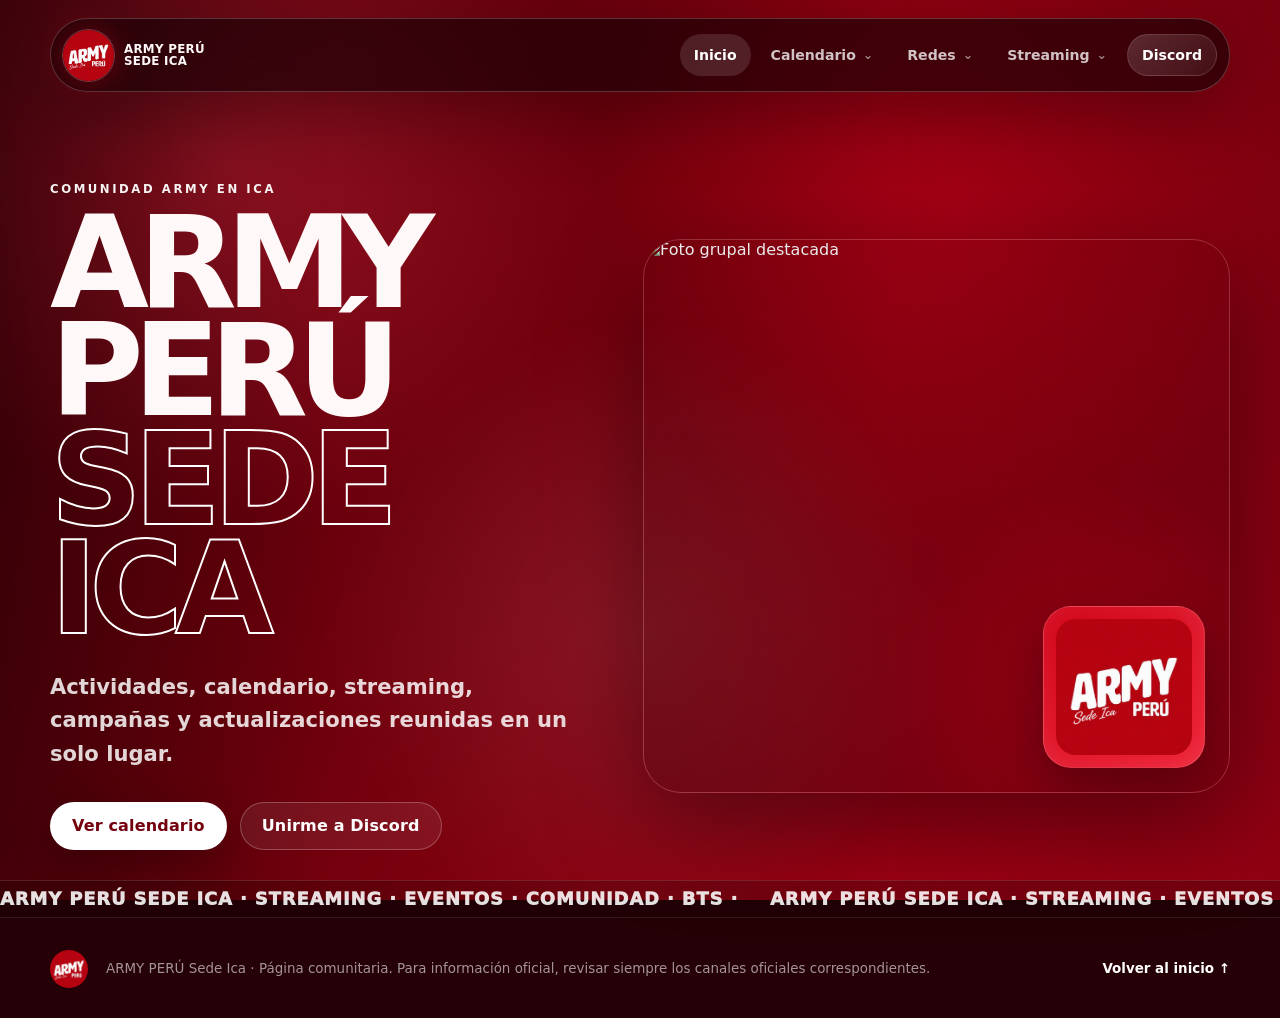
==== commit 3ec48a6b: "Add files via upload" ====
--- a/index.html
+++ b/index.html
@@ -104,9 +104,20 @@
             <p class="eyebrow">Agenda</p>
             <h2 id="calendar-title">Calendario de actividades</h2>
             <p>
-              Diferencia eventos de la sede y fechas oficiales de BTS. Las admins pueden actualizar los eventos desde
-              <code>data/events.json</code> o conectar calendarios públicos en <code>data/config.json</code>.
+              Revisa aquí el calendario oficial de BTS sincronizado desde Google Calendar y el calendario interno de la sede para actividades locales.
             </p>
+          </div>
+
+          <div class="calendar-embed-wrap panel-card" id="calendarEmbedWrap" hidden>
+            <div class="panel-topline">
+              <div>
+                <p class="eyebrow">Sincronizado</p>
+                <h3>Calendario BTS oficial</h3>
+              </div>
+              <span class="sync-pill">Google Calendar</span>
+            </div>
+            <p class="muted-copy">Se actualiza automáticamente desde el calendario conectado. Debajo del calendario se muestra el crédito correspondiente a la fuente compartida.</p>
+            <div class="embed-grid" id="calendarEmbeds"></div>
           </div>
 
           <div class="calendar-tools panel-card">
@@ -145,16 +156,6 @@
             </aside>
           </div>
 
-          <div class="calendar-embed-wrap panel-card" id="calendarEmbedWrap" hidden>
-            <div class="panel-topline">
-              <div>
-                <p class="eyebrow">Calendarios conectados</p>
-                <h3>Google Calendar</h3>
-              </div>
-            </div>
-            <p class="muted-copy">Esta zona aparece cuando coloquen enlaces públicos de Google Calendar en <code>data/config.json</code>.</p>
-            <div class="embed-grid" id="calendarEmbeds"></div>
-          </div>
         </section>
 
         <section class="view page-view" id="redes" aria-labelledby="social-title">
--- a/styles.css
+++ b/styles.css
@@ -789,6 +789,15 @@
   border-radius: 18px;
   background: #fff;
 }
+.calendar-credit {
+  margin: 10px 4px 0;
+  color: rgba(255,255,255,0.68);
+  font-size: 0.82rem;
+  line-height: 1.45;
+}
+
+.calendar-credit strong { color: #fff; }
+
 
 .social-grid,
 .streaming-grid {
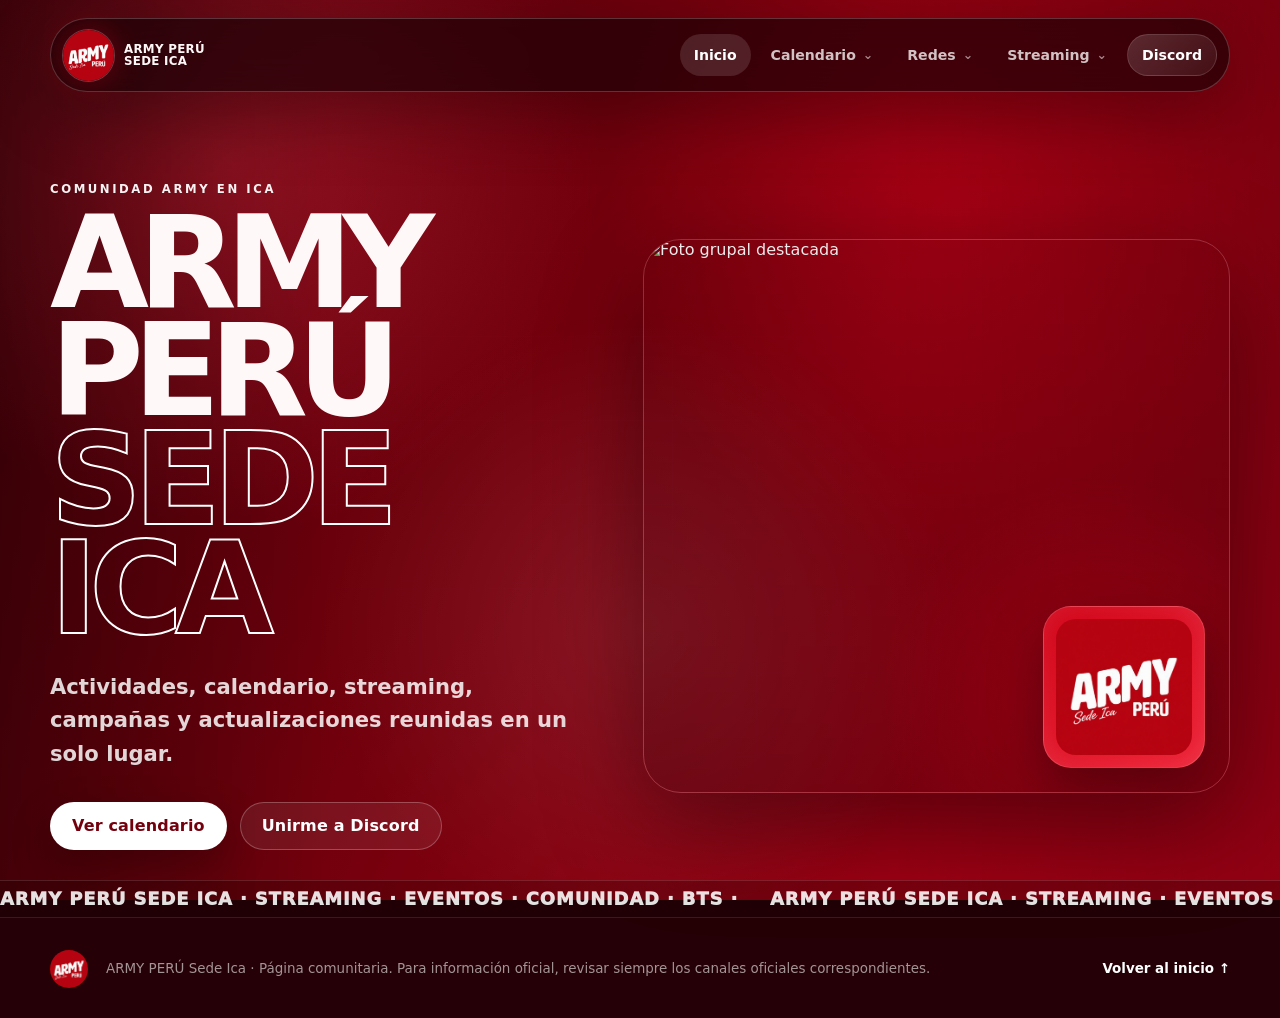
==== commit f5dd5ff0: "Add files via upload" ====
--- a/index.html
+++ b/index.html
@@ -37,8 +37,8 @@
             <a class="nav-link" href="#calendario">Calendario <span class="chevron">⌄</span></a>
             <div class="dropdown-menu" aria-label="Opciones de calendario">
               <a href="#calendario" data-calendar-filter="all">Agenda completa</a>
-              <a href="#calendario" data-calendar-filter="sede">Eventos Sede Ica</a>
-              <a href="#calendario" data-calendar-filter="bts">BTS oficial</a>
+              <a href="#calendario" data-calendar-filter="sede">Calendario Sede Ica</a>
+              <a href="#calendario" data-calendar-filter="bts">Calendario BTS oficial</a>
             </div>
           </div>
 
@@ -116,7 +116,7 @@
               </div>
               <span class="sync-pill">Google Calendar</span>
             </div>
-            <p class="muted-copy">Se actualiza automáticamente desde el calendario conectado. Debajo del calendario se muestra el crédito correspondiente a la fuente compartida.</p>
+            <p class="muted-copy">Este calendario se muestra directamente desde Google Calendar, por eso se actualiza solo cuando cambie la fuente original. Si no carga eventos, el calendario debe estar configurado como público.</p>
             <div class="embed-grid" id="calendarEmbeds"></div>
           </div>
 
@@ -126,34 +126,36 @@
               <h3 id="currentMonth">Mes</h3>
               <button class="icon-btn" id="nextMonth" aria-label="Mes siguiente">›</button>
             </div>
-            <div class="filter-group" aria-label="Filtrar eventos">
-              <button class="filter-btn active" data-filter="all">Todos</button>
+            <div class="filter-group" aria-label="Filtrar calendario">
+              <button class="filter-btn active" data-filter="all">Agenda completa</button>
               <button class="filter-btn" data-filter="sede">Sede Ica</button>
               <button class="filter-btn" data-filter="bts">BTS oficial</button>
             </div>
           </div>
 
-          <div class="calendar-layout">
-            <div class="calendar-card panel-card">
-              <div class="calendar-weekdays" aria-hidden="true">
-                <span>Lun</span><span>Mar</span><span>Mié</span><span>Jue</span><span>Vie</span><span>Sáb</span><span>Dom</span>
-              </div>
-              <div class="calendar-grid" id="calendarGrid"></div>
-            </div>
-
-            <aside class="event-panel panel-card" aria-labelledby="event-panel-title">
-              <div class="panel-topline">
-                <div>
-                  <p class="eyebrow">Próximamente</p>
-                  <h3 id="event-panel-title">Eventos del mes</h3>
+          <div class="local-calendar-view" id="localCalendarView">
+            <div class="calendar-layout">
+              <div class="calendar-card panel-card">
+                <div class="calendar-weekdays" aria-hidden="true">
+                  <span>Lun</span><span>Mar</span><span>Mié</span><span>Jue</span><span>Vie</span><span>Sáb</span><span>Dom</span>
                 </div>
-                <div class="legend">
-                  <span><i class="dot dot-sede"></i>Sede</span>
-                  <span><i class="dot dot-bts"></i>BTS</span>
+                <div class="calendar-grid" id="calendarGrid"></div>
+              </div>
+
+              <aside class="event-panel panel-card" aria-labelledby="event-panel-title">
+                <div class="panel-topline">
+                  <div>
+                    <p class="eyebrow">Próximamente</p>
+                    <h3 id="event-panel-title">Eventos de la sede</h3>
+                  </div>
+                  <div class="legend">
+                    <span><i class="dot dot-sede"></i>Sede</span>
+                    <span><i class="dot dot-bts"></i>BTS</span>
+                  </div>
                 </div>
-              </div>
-              <div id="eventList" class="event-list"></div>
-            </aside>
+                <div id="eventList" class="event-list"></div>
+              </aside>
+            </div>
           </div>
 
         </section>
--- a/styles.css
+++ b/styles.css
@@ -1026,3 +1026,51 @@
   .streaming-grid { grid-template-columns: 1fr; }
   .footer { flex-direction: column; align-items: flex-start; }
 }
+
+
+/* Corrección calendario BTS oficial */
+.local-calendar-view[hidden],
+.calendar-embed-wrap[hidden] {
+  display: none !important;
+}
+
+.calendar-embed-wrap {
+  margin: 0 0 18px;
+}
+
+.embed-grid.single {
+  grid-template-columns: minmax(0, 1fr);
+}
+
+.google-calendar-card {
+  overflow: hidden;
+  border: 1px solid rgba(255,255,255,0.14);
+  border-radius: 24px;
+  background: rgba(0,0,0,0.18);
+  padding: 12px;
+}
+
+.google-calendar-head {
+  display: flex;
+  justify-content: space-between;
+  align-items: center;
+  gap: 12px;
+  margin-bottom: 10px;
+}
+
+.muted-mini {
+  color: rgba(255,255,255,0.62);
+  font-size: 0.78rem;
+  font-weight: 760;
+}
+
+.embed-grid iframe {
+  min-height: 620px;
+  border-radius: 18px;
+}
+
+@media (max-width: 760px) {
+  .embed-grid iframe { min-height: 560px; }
+  .calendar-tools { align-items: stretch; }
+  .filter-group { width: 100%; }
+}
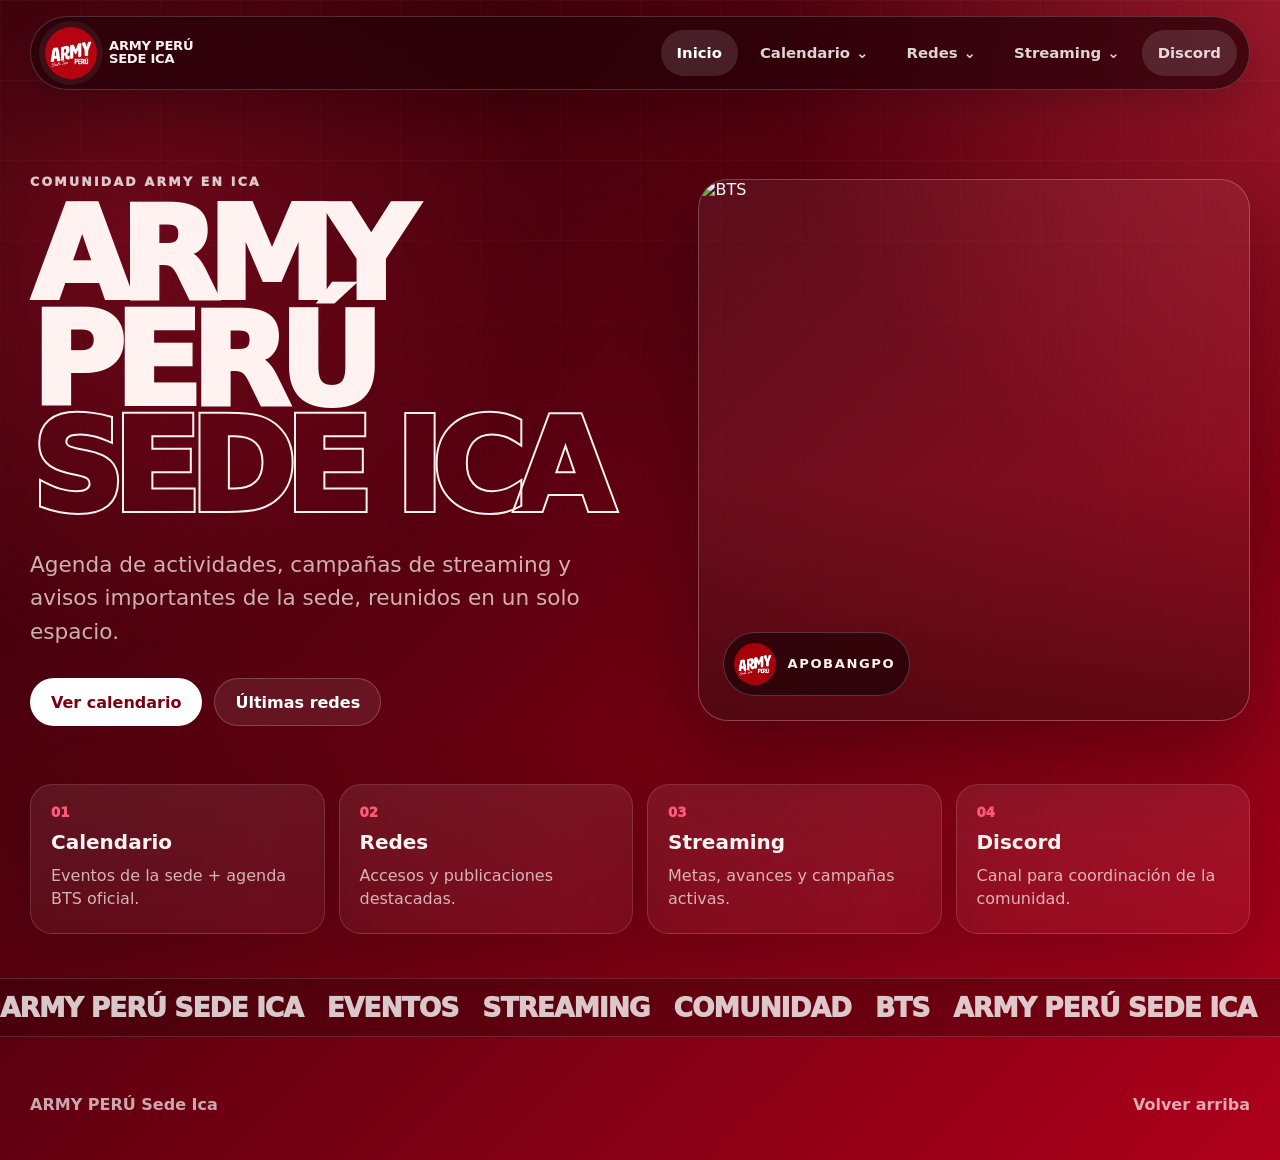
==== commit d148b1f2: "Add files via upload" ====
--- a/index.html
+++ b/index.html
@@ -4,233 +4,218 @@
     <meta charset="utf-8" />
     <meta name="viewport" content="width=device-width, initial-scale=1" />
     <title>ARMY PERÚ Sede Ica</title>
-    <meta
-      name="description"
-      content="Página comunitaria de ARMY PERÚ Sede Ica: calendario, redes, streaming y Discord."
-    />
-    <meta name="theme-color" content="#bd0018" />
+    <meta name="description" content="Agenda, redes, campañas de streaming y comunidad de ARMY PERÚ Sede Ica." />
+    <meta name="theme-color" content="#8b0012" />
     <meta property="og:title" content="ARMY PERÚ Sede Ica" />
-    <meta property="og:description" content="Calendario, actualizaciones, streaming y actividades de ARMY PERÚ Sede Ica." />
+    <meta property="og:description" content="Agenda, redes, streaming y comunidad ARMY en Ica." />
     <meta property="og:image" content="assets/logo-ica.png" />
     <link rel="icon" href="assets/logo-ica.png" />
     <link rel="stylesheet" href="styles.css" />
   </head>
 
   <body>
-    <div class="site-bg" aria-hidden="true"></div>
-
-    <div class="site-shell">
-      <header class="topbar" id="top">
-        <a class="brand" href="#inicio" aria-label="Inicio ARMY PERÚ Sede Ica">
-          <img src="assets/logo-ica.png" alt="Logo ARMY PERÚ Sede Ica" />
-          <span>ARMY PERÚ<br /><strong>Sede Ica</strong></span>
-        </a>
-
-        <button class="menu-toggle" id="menuToggle" aria-label="Abrir menú" aria-expanded="false">
-          <span></span><span></span><span></span>
-        </button>
-
-        <nav class="nav" id="mainNav" aria-label="Navegación principal">
-          <a class="nav-link" href="#inicio">Inicio</a>
-
-          <div class="nav-item has-dropdown">
-            <a class="nav-link" href="#calendario">Calendario <span class="chevron">⌄</span></a>
-            <div class="dropdown-menu" aria-label="Opciones de calendario">
-              <a href="#calendario" data-calendar-filter="all">Agenda completa</a>
-              <a href="#calendario" data-calendar-filter="sede">Calendario Sede Ica</a>
-              <a href="#calendario" data-calendar-filter="bts">Calendario BTS oficial</a>
+    <div class="page-noise" aria-hidden="true"></div>
+
+    <header class="site-header" id="top">
+      <a class="brand" href="#inicio" aria-label="Ir al inicio">
+        <img src="assets/logo-ica.png" alt="Logo ARMY PERÚ Sede Ica" />
+        <span>ARMY PERÚ<br /><strong>SEDE ICA</strong></span>
+      </a>
+
+      <button class="menu-toggle" id="menuToggle" aria-label="Abrir menú" aria-expanded="false">
+        <span></span><span></span><span></span>
+      </button>
+
+      <nav class="main-nav" id="mainNav" aria-label="Navegación principal">
+        <a href="#inicio" class="nav-link">Inicio</a>
+
+        <div class="nav-item">
+          <a href="#calendario" class="nav-link">Calendario <span>⌄</span></a>
+          <div class="dropdown">
+            <a href="#calendario" data-calendar-filter="all">Agenda completa</a>
+            <a href="#calendario" data-calendar-filter="sede">Sede Ica</a>
+            <a href="#calendario" data-calendar-filter="bts">BTS oficial</a>
+          </div>
+        </div>
+
+        <div class="nav-item">
+          <a href="#redes" class="nav-link">Redes <span>⌄</span></a>
+          <div class="dropdown">
+            <a href="#redes" data-social-filter="all">Todas</a>
+            <a href="#redes" data-social-filter="facebook">Facebook</a>
+            <a href="#redes" data-social-filter="twitter">X / Twitter</a>
+            <a href="#redes" data-social-filter="instagram">Instagram</a>
+            <a href="#redes" data-social-filter="tiktok">TikTok</a>
+          </div>
+        </div>
+
+        <div class="nav-item">
+          <a href="#streaming" class="nav-link">Streaming <span>⌄</span></a>
+          <div class="dropdown">
+            <a href="#streaming" data-stream-filter="all">Todo</a>
+            <a href="#streaming" data-stream-filter="youtube">YouTube</a>
+            <a href="#streaming" data-stream-filter="spotify">Spotify</a>
+            <a href="#streaming" data-stream-filter="apple music">Apple Music</a>
+          </div>
+        </div>
+
+        <a href="#discord" class="nav-link nav-discord">Discord</a>
+      </nav>
+    </header>
+
+    <main class="site-main">
+      <section class="view home-view active" id="inicio" aria-labelledby="heroTitle">
+        <div class="hero-grid">
+          <div class="hero-copy">
+            <p class="kicker">Comunidad ARMY en Ica</p>
+            <h1 id="heroTitle">ARMY PERÚ <span>SEDE ICA</span></h1>
+            <p class="hero-text">
+              Agenda de actividades, campañas de streaming y avisos importantes de la sede, reunidos en un solo espacio.
+            </p>
+            <div class="hero-actions">
+              <a class="btn primary" href="#calendario">Ver calendario</a>
+              <a class="btn secondary" href="#redes">Últimas redes</a>
             </div>
           </div>
 
-          <div class="nav-item has-dropdown">
-            <a class="nav-link" href="#redes">Redes <span class="chevron">⌄</span></a>
-            <div class="dropdown-menu" aria-label="Opciones de redes">
-              <a href="#redes" data-social-filter="all">Todas las redes</a>
-              <a href="#redes" data-social-filter="facebook">Facebook</a>
-              <a href="#redes" data-social-filter="twitter">X / Twitter</a>
-              <a href="#redes" data-social-filter="instagram">Instagram</a>
-              <a href="#redes" data-social-filter="tiktok">TikTok</a>
+          <figure class="hero-image">
+            <img src="assets/group-photo.png" alt="BTS" />
+            <figcaption>
+              <img src="assets/logo-ica.png" alt="" aria-hidden="true" />
+              <span>APOBANGPO</span>
+            </figcaption>
+          </figure>
+        </div>
+
+        <div class="quick-grid" aria-label="Accesos rápidos">
+          <a class="quick-card" href="#calendario">
+            <small>01</small>
+            <strong>Calendario</strong>
+            <span>Eventos de la sede + agenda BTS oficial.</span>
+          </a>
+          <a class="quick-card" href="#redes">
+            <small>02</small>
+            <strong>Redes</strong>
+            <span>Accesos y publicaciones destacadas.</span>
+          </a>
+          <a class="quick-card" href="#streaming">
+            <small>03</small>
+            <strong>Streaming</strong>
+            <span>Metas, avances y campañas activas.</span>
+          </a>
+          <a class="quick-card" href="#discord">
+            <small>04</small>
+            <strong>Discord</strong>
+            <span>Canal para coordinación de la comunidad.</span>
+          </a>
+        </div>
+
+        <div class="ticker" aria-hidden="true">
+          <div class="ticker-track">
+            <span>ARMY PERÚ SEDE ICA</span><span>EVENTOS</span><span>STREAMING</span><span>COMUNIDAD</span><span>BTS</span>
+            <span>ARMY PERÚ SEDE ICA</span><span>EVENTOS</span><span>STREAMING</span><span>COMUNIDAD</span><span>BTS</span>
+          </div>
+        </div>
+      </section>
+
+      <section class="view page-view" id="calendario" aria-labelledby="calendarTitle">
+        <div class="section-heading">
+          <p class="kicker">Agenda sincronizada</p>
+          <h2 id="calendarTitle">Calendario de actividades</h2>
+          <p>Filtra los eventos de ARMY Perú Sede Ica, los eventos BTS oficiales o ambos calendarios a la vez.</p>
+        </div>
+
+        <div class="toolbar-card">
+          <div>
+            <strong id="calendarViewTitle">Agenda completa</strong>
+            <span id="calendarViewDescription">Sede Ica + BTS oficial</span>
+          </div>
+          <div class="segmented" role="group" aria-label="Filtrar calendario">
+            <button class="active" data-calendar-button="all">Agenda completa</button>
+            <button data-calendar-button="sede">Sede Ica</button>
+            <button data-calendar-button="bts">BTS oficial</button>
+          </div>
+        </div>
+
+        <div class="calendar-card">
+          <div class="calendar-topline">
+            <div class="window-dots" aria-hidden="true"><span></span><span></span><span></span></div>
+            <strong id="calendarFrameLabel">Agenda completa</strong>
+            <a id="calendarOpenLink" href="#" target="_blank" rel="noopener">Abrir calendario</a>
+          </div>
+          <div class="calendar-frame-wrap">
+            <iframe id="googleCalendarFrame" title="Calendario ARMY Perú Sede Ica" loading="lazy"></iframe>
+          </div>
+          <p class="credit-line" id="calendarCredit"></p>
+        </div>
+      </section>
+
+      <section class="view page-view" id="redes" aria-labelledby="socialTitle">
+        <div class="section-heading">
+          <p class="kicker">Actualizaciones</p>
+          <h2 id="socialTitle">Redes de la sede</h2>
+          <p>Accesos directos y publicaciones destacadas. Las tarjetas solo muestran información real que ustedes agreguen.</p>
+        </div>
+
+        <div class="toolbar-card compact">
+          <div class="segmented" role="group" aria-label="Filtrar redes">
+            <button class="active" data-social-button="all">Todas</button>
+            <button data-social-button="facebook">Facebook</button>
+            <button data-social-button="twitter">X/Twitter</button>
+            <button data-social-button="instagram">Instagram</button>
+            <button data-social-button="tiktok">TikTok</button>
+          </div>
+        </div>
+
+        <div class="platform-grid" id="platformGrid"></div>
+        <div class="embed-grid" id="socialEmbedGrid"></div>
+        <div class="updates-grid" id="socialUpdatesGrid"></div>
+      </section>
+
+      <section class="view page-view" id="streaming" aria-labelledby="streamingTitle">
+        <div class="section-heading">
+          <p class="kicker">Campañas</p>
+          <h2 id="streamingTitle">Streaming de la base Ica</h2>
+          <p>Panel para metas activas, avances semanales y enlaces de apoyo.</p>
+        </div>
+
+        <div class="toolbar-card compact">
+          <div class="segmented" role="group" aria-label="Filtrar streaming">
+            <button class="active" data-stream-button="all">Todo</button>
+            <button data-stream-button="youtube">YouTube</button>
+            <button data-stream-button="spotify">Spotify</button>
+            <button data-stream-button="apple music">Apple Music</button>
+          </div>
+        </div>
+
+        <div class="stream-grid" id="streamingGrid"></div>
+      </section>
+
+      <section class="view page-view" id="discord" aria-labelledby="discordTitle">
+        <div class="discord-layout">
+          <div class="discord-main card">
+            <p class="kicker">Comunidad</p>
+            <h2 id="discordTitle">Discord de ARMY Perú Sede Ica</h2>
+            <p>Espacio para coordinar campañas, reuniones, votaciones, proyectos y actividades de la sede.</p>
+            <div class="hero-actions">
+              <a class="btn primary" id="discordInviteButton" href="#" target="_blank" rel="noopener">Entrar a Discord</a>
+              <a class="btn secondary" href="#calendario">Ver agenda</a>
             </div>
           </div>
 
-          <div class="nav-item has-dropdown">
-            <a class="nav-link" href="#streaming">Streaming <span class="chevron">⌄</span></a>
-            <div class="dropdown-menu" aria-label="Opciones de streaming">
-              <a href="#streaming" data-stream-filter="all">Panel completo</a>
-              <a href="#streaming" data-stream-filter="youtube">YouTube</a>
-              <a href="#streaming" data-stream-filter="spotify">Spotify</a>
-              <a href="#streaming" data-stream-filter="apple music">Apple Music</a>
-            </div>
-          </div>
-
-          <a class="nav-link nav-cta" href="#discord">Discord</a>
-        </nav>
-      </header>
-
-      <main>
-        <section class="view view-home active" id="inicio" aria-labelledby="hero-title">
-          <div class="hero">
-            <div class="hero-copy">
-              <p class="eyebrow">Comunidad ARMY en Ica</p>
-              <h1 id="hero-title">ARMY PERÚ <span>Sede Ica</span></h1>
-              <p class="hero-text">
-                Actividades, calendario, streaming, campañas y actualizaciones reunidas en un solo lugar.
-              </p>
-              <div class="hero-actions">
-                <a class="btn btn-primary" href="#calendario">Ver calendario</a>
-                <a class="btn btn-ghost" id="discordHeroBtn" href="#discord">Unirme a Discord</a>
-              </div>
-            </div>
-
-            <div class="hero-media" aria-label="Imagen destacada">
-              <img src="assets/group-photo.png" alt="Foto grupal destacada" />
-              <div class="hero-logo-card">
-                <img src="assets/logo-ica.png" alt="Logo ARMY PERÚ Sede Ica" />
-              </div>
-            </div>
-
-            <div class="marquee" aria-hidden="true">
-              <div class="marquee-track">
-                <span>ARMY PERÚ SEDE ICA · STREAMING · EVENTOS · COMUNIDAD · BTS ·</span>
-                <span>ARMY PERÚ SEDE ICA · STREAMING · EVENTOS · COMUNIDAD · BTS ·</span>
-                <span>ARMY PERÚ SEDE ICA · STREAMING · EVENTOS · COMUNIDAD · BTS ·</span>
-              </div>
-            </div>
-          </div>
-        </section>
-
-        <section class="view page-view" id="calendario" aria-labelledby="calendar-title">
-          <div class="page-hero slim">
-            <p class="eyebrow">Agenda</p>
-            <h2 id="calendar-title">Calendario de actividades</h2>
-            <p>
-              Revisa aquí el calendario oficial de BTS sincronizado desde Google Calendar y el calendario interno de la sede para actividades locales.
-            </p>
-          </div>
-
-          <div class="calendar-embed-wrap panel-card" id="calendarEmbedWrap" hidden>
-            <div class="panel-topline">
-              <div>
-                <p class="eyebrow">Sincronizado</p>
-                <h3>Calendario BTS oficial</h3>
-              </div>
-              <span class="sync-pill">Google Calendar</span>
-            </div>
-            <p class="muted-copy">Este calendario se muestra directamente desde Google Calendar, por eso se actualiza solo cuando cambie la fuente original. Si no carga eventos, el calendario debe estar configurado como público.</p>
-            <div class="embed-grid" id="calendarEmbeds"></div>
-          </div>
-
-          <div class="calendar-tools panel-card">
-            <div class="calendar-nav">
-              <button class="icon-btn" id="prevMonth" aria-label="Mes anterior">‹</button>
-              <h3 id="currentMonth">Mes</h3>
-              <button class="icon-btn" id="nextMonth" aria-label="Mes siguiente">›</button>
-            </div>
-            <div class="filter-group" aria-label="Filtrar calendario">
-              <button class="filter-btn active" data-filter="all">Agenda completa</button>
-              <button class="filter-btn" data-filter="sede">Sede Ica</button>
-              <button class="filter-btn" data-filter="bts">BTS oficial</button>
-            </div>
-          </div>
-
-          <div class="local-calendar-view" id="localCalendarView">
-            <div class="calendar-layout">
-              <div class="calendar-card panel-card">
-                <div class="calendar-weekdays" aria-hidden="true">
-                  <span>Lun</span><span>Mar</span><span>Mié</span><span>Jue</span><span>Vie</span><span>Sáb</span><span>Dom</span>
-                </div>
-                <div class="calendar-grid" id="calendarGrid"></div>
-              </div>
-
-              <aside class="event-panel panel-card" aria-labelledby="event-panel-title">
-                <div class="panel-topline">
-                  <div>
-                    <p class="eyebrow">Próximamente</p>
-                    <h3 id="event-panel-title">Eventos de la sede</h3>
-                  </div>
-                  <div class="legend">
-                    <span><i class="dot dot-sede"></i>Sede</span>
-                    <span><i class="dot dot-bts"></i>BTS</span>
-                  </div>
-                </div>
-                <div id="eventList" class="event-list"></div>
-              </aside>
-            </div>
-          </div>
-
-        </section>
-
-        <section class="view page-view" id="redes" aria-labelledby="social-title">
-          <div class="page-hero slim">
-            <p class="eyebrow">Actualizaciones</p>
-            <h2 id="social-title">Redes oficiales de la sede</h2>
-            <p>
-              Publicaciones destacadas de Facebook, X/Twitter, Instagram y TikTok en un panel limpio para que la comunidad no se pierda nada.
-            </p>
-          </div>
-
-          <div class="filter-strip panel-card" aria-label="Filtrar redes">
-            <button class="filter-btn social-filter active" data-social-button="all">Todas</button>
-            <button class="filter-btn social-filter" data-social-button="facebook">Facebook</button>
-            <button class="filter-btn social-filter" data-social-button="twitter">X/Twitter</button>
-            <button class="filter-btn social-filter" data-social-button="instagram">Instagram</button>
-            <button class="filter-btn social-filter" data-social-button="tiktok">TikTok</button>
-          </div>
-
-          <div class="social-grid" id="socialGrid"></div>
-        </section>
-
-        <section class="view page-view" id="streaming" aria-labelledby="streaming-title">
-          <div class="page-hero slim">
-            <p class="eyebrow">Base Ica</p>
-            <h2 id="streaming-title">Logros y metas de streaming</h2>
-            <p>
-              Control visual para campañas de YouTube, Spotify y Apple Music. Ideal para metas semanales, logros de la base y llamados de apoyo.
-            </p>
-          </div>
-
-          <div class="filter-strip panel-card" aria-label="Filtrar plataformas de streaming">
-            <button class="filter-btn stream-filter active" data-stream-button="all">Todo</button>
-            <button class="filter-btn stream-filter" data-stream-button="youtube">YouTube</button>
-            <button class="filter-btn stream-filter" data-stream-button="spotify">Spotify</button>
-            <button class="filter-btn stream-filter" data-stream-button="apple music">Apple Music</button>
-          </div>
-
-          <div class="streaming-grid" id="streamingGrid"></div>
-        </section>
-
-        <section class="view page-view" id="discord" aria-labelledby="discord-title">
-          <div class="discord-layout">
-            <div class="discord-card panel-card">
-              <p class="eyebrow">Comunidad</p>
-              <h2 id="discord-title">Únete a nuestro Discord</h2>
-              <p>
-                Coordina actividades, campañas de streaming, votaciones, proyectos, reuniones y dinámicas con la comunidad ARMY de Ica.
-              </p>
-              <div class="discord-actions">
-                <a class="btn btn-primary" id="discordBtn" href="#" target="_blank" rel="noopener">Entrar al canal</a>
-                <a class="btn btn-ghost" href="#calendario">Ver próximas actividades</a>
-              </div>
-            </div>
-
-            <div class="discord-side panel-card">
-              <img src="assets/logo-ica.png" alt="Logo ARMY PERÚ Sede Ica" />
-              <h3>ARMY PERÚ Sede Ica</h3>
-              <p>Un espacio para organizar campañas, compartir avisos y mantener a la sede conectada.</p>
-            </div>
-          </div>
-        </section>
-      </main>
-
-      <footer class="footer">
-        <img src="assets/logo-ica.png" alt="Logo ARMY PERÚ Sede Ica" />
-        <p>
-          ARMY PERÚ Sede Ica · Página comunitaria. Para información oficial, revisar siempre los canales oficiales correspondientes.
-        </p>
-        <a href="#inicio">Volver al inicio ↑</a>
-      </footer>
-    </div>
-
-    <script src="script.js" defer></script>
+          <aside class="discord-widget card" id="discordWidgetCard">
+            <h3>Estado del servidor</h3>
+            <div id="discordWidgetContent" class="empty-box"></div>
+          </aside>
+        </div>
+      </section>
+    </main>
+
+    <footer class="site-footer">
+      <span>ARMY PERÚ Sede Ica</span>
+      <a href="#top">Volver arriba</a>
+    </footer>
+
+    <script src="script.js"></script>
   </body>
 </html>
--- a/styles.css
+++ b/styles.css
@@ -1,1076 +1,503 @@
 :root {
-  color-scheme: dark;
-  --red: #d5001c;
-  --red-2: #ff243d;
-  --red-deep: #63000b;
-  --red-darker: #250006;
-  --wine: #350009;
-  --black: #080506;
-  --card: rgba(255, 255, 255, 0.075);
-  --card-strong: rgba(255, 255, 255, 0.12);
-  --line: rgba(255, 255, 255, 0.16);
-  --line-strong: rgba(255, 255, 255, 0.28);
-  --text: #fff8f8;
-  --muted: rgba(255, 248, 248, 0.72);
-  --muted-2: rgba(255, 248, 248, 0.54);
-  --sede: #ff3651;
-  --bts: #9f7aff;
-  --gold: #ffd166;
-  --cyan: #7dd3fc;
-  --shadow: 0 34px 100px rgba(0, 0, 0, 0.42);
-  --shadow-soft: 0 22px 50px rgba(0, 0, 0, 0.24);
-  --radius-xl: 38px;
-  --radius-lg: 28px;
-  --radius-md: 20px;
-  --radius-sm: 14px;
-  --max: 1180px;
+  --red-950: #2a0007;
+  --red-900: #43000d;
+  --red-850: #5a0010;
+  --red-800: #740014;
+  --red-700: #970017;
+  --red-500: #e21d3f;
+  --red-400: #ff3b5f;
+  --pink: #ff5b76;
+  --purple: #8b63f6;
+  --cream: #fff2f0;
+  --muted: rgba(255, 242, 240, 0.72);
+  --line: rgba(255, 255, 255, 0.14);
+  --panel: rgba(72, 3, 14, 0.72);
+  --panel-solid: #5c0613;
+  --shadow: 0 30px 80px rgba(0, 0, 0, 0.32);
+  --radius-xl: 30px;
+  --radius-lg: 22px;
+  --radius-md: 16px;
+  --max: 1220px;
+  font-family: Inter, ui-sans-serif, system-ui, -apple-system, BlinkMacSystemFont, "Segoe UI", sans-serif;
 }
 
 * { box-sizing: border-box; }
-
 html { scroll-behavior: smooth; }
-
 body {
   margin: 0;
+  color: var(--cream);
+  background:
+    radial-gradient(circle at top right, rgba(255, 78, 101, 0.30), transparent 32rem),
+    radial-gradient(circle at 10% 20%, rgba(255, 30, 69, 0.25), transparent 26rem),
+    linear-gradient(135deg, var(--red-950), var(--red-850) 42%, #af001b 100%);
   min-height: 100vh;
-  color: var(--text);
-  font-family: Inter, ui-sans-serif, system-ui, -apple-system, BlinkMacSystemFont, "Segoe UI", sans-serif;
-  background: var(--red-darker);
-  overflow-x: hidden;
-}
-
-.site-bg {
-  position: fixed;
-  inset: 0;
-  z-index: -2;
-  background:
-    radial-gradient(circle at 18% 18%, rgba(255, 53, 78, 0.34), transparent 29%),
-    radial-gradient(circle at 75% 24%, rgba(255, 0, 32, 0.26), transparent 30%),
-    linear-gradient(115deg, #430009 0%, #73000d 42%, #ba0019 100%);
-}
-
-.site-bg::after {
-  content: "";
-  position: absolute;
-  inset: 0;
-  opacity: 0.18;
-  pointer-events: none;
-  background-image:
-    linear-gradient(rgba(255,255,255,0.05) 1px, transparent 1px),
-    linear-gradient(90deg, rgba(255,255,255,0.05) 1px, transparent 1px);
-  background-size: 84px 84px;
-  mask-image: radial-gradient(circle at center, #000, transparent 75%);
 }
 
 body::before {
   content: "";
   position: fixed;
   inset: 0;
-  z-index: -1;
   pointer-events: none;
-  background:
-    linear-gradient(90deg, rgba(0,0,0,0.28), transparent 26%, transparent 70%, rgba(0,0,0,0.22)),
-    radial-gradient(circle at 50% 70%, rgba(255,255,255,0.09), transparent 36%);
-}
-
-img { max-width: 100%; display: block; }
-
-a { color: inherit; }
-
-code {
-  padding: 0.15rem 0.38rem;
-  border: 1px solid rgba(255,255,255,0.14);
-  border-radius: 8px;
-  color: #fff;
-  background: rgba(0,0,0,0.22);
-  font-size: 0.88em;
-}
-
-.site-shell {
-  width: min(var(--max), calc(100% - 32px));
-  margin: 0 auto;
-}
-
-.topbar {
+  background-image: linear-gradient(rgba(255,255,255,0.035) 1px, transparent 1px), linear-gradient(90deg, rgba(255,255,255,0.028) 1px, transparent 1px);
+  background-size: 80px 80px;
+  mask-image: linear-gradient(to bottom, black, transparent 80%);
+}
+
+.page-noise {
+  position: fixed;
+  inset: 0;
+  opacity: 0.09;
+  pointer-events: none;
+  background-image: repeating-radial-gradient(circle at 17% 32%, rgba(255,255,255,0.25) 0 1px, transparent 1px 7px);
+  mix-blend-mode: overlay;
+}
+
+a { color: inherit; text-decoration: none; }
+button, input, select { font: inherit; }
+
+.site-header {
+  width: min(calc(100% - 40px), var(--max));
+  min-height: 74px;
+  margin: 16px auto 0;
+  padding: 9px 12px;
+  border: 1px solid rgba(255,255,255,0.18);
+  border-radius: 999px;
+  background: rgba(35, 0, 8, 0.70);
+  backdrop-filter: blur(18px);
   position: sticky;
-  top: 18px;
-  z-index: 100;
-  min-height: 74px;
-  margin: 18px auto 0;
-  padding: 10px 12px;
+  top: 12px;
+  z-index: 50;
   display: flex;
   align-items: center;
   justify-content: space-between;
-  gap: 18px;
-  border: 1px solid rgba(255,255,255,0.2);
-  border-radius: 999px;
-  background: rgba(19, 0, 5, 0.64);
-  box-shadow: 0 20px 70px rgba(0,0,0,0.32);
-  backdrop-filter: blur(22px);
+  box-shadow: 0 18px 50px rgba(0,0,0,0.22);
 }
 
 .brand {
-  display: inline-flex;
-  align-items: center;
-  gap: 10px;
-  text-decoration: none;
-  min-width: max-content;
-}
-
+  display: flex;
+  align-items: center;
+  gap: 12px;
+  padding-left: 2px;
+  font-weight: 900;
+  letter-spacing: -0.02em;
+  line-height: 0.98;
+  font-size: 0.82rem;
+}
 .brand img {
-  width: 51px;
-  height: 51px;
+  width: 52px;
+  height: 52px;
   object-fit: cover;
   border-radius: 50%;
-  box-shadow: 0 0 0 1px rgba(255,255,255,0.22), 0 0 28px rgba(255,0,35,0.32);
-}
-
-.brand span {
-  font-size: 0.74rem;
-  line-height: 1.02;
-  font-weight: 900;
-  letter-spacing: 0.025em;
-  text-transform: uppercase;
-}
-
+  box-shadow: 0 0 0 6px rgba(255,255,255,0.06);
+}
 .brand strong { font-weight: 900; }
 
-.nav {
+.main-nav {
   display: flex;
   align-items: center;
   gap: 6px;
 }
-
-.nav-item { position: relative; }
-
 .nav-link {
   display: inline-flex;
   align-items: center;
-  gap: 7px;
-  min-height: 42px;
-  padding: 10px 14px;
-  border-radius: 999px;
-  color: rgba(255,255,255,0.76);
-  text-decoration: none;
-  font-size: 0.88rem;
-  font-weight: 740;
-  transition: color 180ms ease, background 180ms ease, transform 180ms ease;
-}
-
+  gap: 6px;
+  min-height: 46px;
+  padding: 0 16px;
+  border-radius: 999px;
+  color: rgba(255,255,255,0.83);
+  font-weight: 800;
+  font-size: 0.93rem;
+  transition: background 180ms ease, color 180ms ease, transform 180ms ease;
+}
 .nav-link:hover,
-.nav-link:focus-visible,
 .nav-link.active {
-  color: #fff;
   background: rgba(255,255,255,0.12);
-  outline: none;
-}
-
-.nav-cta {
-  color: #fff;
-  background: linear-gradient(135deg, rgba(255,255,255,0.16), rgba(255,255,255,0.06));
+  color: white;
+}
+.nav-discord { background: rgba(255,255,255,0.12); }
+
+.nav-item { position: relative; }
+.dropdown {
+  position: absolute;
+  top: calc(100% + 8px);
+  right: 0;
+  min-width: 210px;
+  padding: 8px;
   border: 1px solid rgba(255,255,255,0.14);
-}
-
-.chevron {
-  font-size: 0.78rem;
-  opacity: 0.7;
-  transform: translateY(-1px);
-}
-
-.dropdown-menu {
-  position: absolute;
-  top: calc(100% + 10px);
-  right: 0;
-  width: 220px;
-  padding: 8px;
-  border: 1px solid rgba(255,255,255,0.15);
   border-radius: 18px;
-  background: rgba(18, 0, 5, 0.94);
-  box-shadow: 0 28px 70px rgba(0,0,0,0.42);
-  backdrop-filter: blur(18px);
+  background: rgba(39, 0, 8, 0.96);
+  box-shadow: 0 18px 48px rgba(0,0,0,0.35);
   opacity: 0;
-  visibility: hidden;
-  transform: translateY(8px) scale(0.98);
-  transition: opacity 180ms ease, transform 180ms ease, visibility 180ms ease;
-}
-
-.has-dropdown:hover .dropdown-menu,
-.has-dropdown:focus-within .dropdown-menu {
+  transform: translateY(-8px);
+  pointer-events: none;
+  transition: 160ms ease;
+}
+.nav-item:hover .dropdown,
+.nav-item:focus-within .dropdown {
   opacity: 1;
-  visibility: visible;
-  transform: translateY(0) scale(1);
-}
-
-.dropdown-menu a {
-  display: flex;
-  align-items: center;
-  min-height: 38px;
-  padding: 9px 10px;
+  transform: translateY(0);
+  pointer-events: auto;
+}
+.dropdown a {
+  display: block;
+  padding: 11px 12px;
   border-radius: 12px;
-  color: rgba(255,255,255,0.75);
-  text-decoration: none;
-  font-size: 0.86rem;
-  font-weight: 720;
-}
-
-.dropdown-menu a:hover,
-.dropdown-menu a:focus-visible {
-  color: #fff;
-  background: rgba(255,255,255,0.11);
-  outline: none;
-}
+  color: rgba(255,255,255,0.8);
+  font-weight: 760;
+  font-size: 0.9rem;
+}
+.dropdown a:hover { background: rgba(255,255,255,0.10); color: white; }
 
 .menu-toggle {
   display: none;
   width: 46px;
   height: 46px;
-  border: 1px solid rgba(255,255,255,0.14);
-  background: rgba(255,255,255,0.10);
+  border: 0;
   border-radius: 50%;
+  background: rgba(255,255,255,0.11);
   cursor: pointer;
 }
-
 .menu-toggle span {
   display: block;
   width: 18px;
   height: 2px;
   margin: 4px auto;
-  border-radius: 999px;
-  background: #fff;
-}
-
-main { min-height: calc(100svh - 165px); }
-
-.view {
-  display: none;
-  animation: viewIn 340ms ease both;
-}
-
+  background: white;
+  border-radius: 99px;
+}
+
+.site-main {
+  width: min(calc(100% - 40px), var(--max));
+  margin: 0 auto;
+}
+.view { display: none; }
 .view.active { display: block; }
 
-@keyframes viewIn {
-  from { opacity: 0; transform: translateY(12px); }
-  to { opacity: 1; transform: translateY(0); }
-}
-
-.hero {
-  position: relative;
-  min-height: calc(100svh - 92px);
-  padding: clamp(44px, 7vw, 96px) 0 78px;
+.home-view { padding: 84px 0 24px; }
+.hero-grid {
   display: grid;
-  grid-template-columns: 0.95fr 1.05fr;
-  gap: clamp(28px, 5vw, 62px);
-  align-items: center;
-}
-
-.eyebrow {
-  margin: 0 0 13px;
-  color: rgba(255,255,255,0.95);
-  font-size: 0.73rem;
-  font-weight: 900;
-  letter-spacing: 0.22em;
+  grid-template-columns: minmax(0, 0.95fr) minmax(400px, 0.85fr);
+  gap: 52px;
+  align-items: center;
+}
+.kicker {
+  margin: 0 0 14px;
   text-transform: uppercase;
-}
-
-.hero h1 {
+  letter-spacing: 0.18em;
+  font-size: 0.78rem;
+  font-weight: 950;
+  color: rgba(255,255,255,0.78);
+}
+.hero-copy h1 {
   margin: 0;
-  font-size: clamp(4rem, 10vw, 9rem);
-  line-height: 0.85;
+  max-width: 630px;
+  font-size: clamp(4.2rem, 10vw, 9.3rem);
+  line-height: 0.83;
   letter-spacing: -0.085em;
-  text-transform: uppercase;
-  text-wrap: balance;
-}
-
-.hero h1 span {
+  font-weight: 950;
+}
+.hero-copy h1 span {
   display: block;
   color: transparent;
-  -webkit-text-stroke: 2px #fff;
-  text-shadow: none;
-  letter-spacing: -0.065em;
-}
-
+  -webkit-text-stroke: 2px var(--cream);
+  text-stroke: 2px var(--cream);
+}
 .hero-text {
-  width: min(100%, 620px);
+  max-width: 580px;
   margin: 26px 0 0;
-  color: rgba(255,255,255,0.84);
-  font-size: clamp(1.04rem, 1.9vw, 1.32rem);
-  line-height: 1.58;
-  font-weight: 620;
-}
-
-.hero-actions,
-.discord-actions {
-  margin-top: 32px;
-  display: flex;
-  flex-wrap: wrap;
-  gap: 13px;
-}
-
+  color: var(--muted);
+  font-size: clamp(1.05rem, 2vw, 1.35rem);
+  line-height: 1.55;
+  font-weight: 520;
+}
+.hero-actions { display: flex; gap: 12px; flex-wrap: wrap; margin-top: 30px; }
 .btn {
   display: inline-flex;
-  align-items: center;
   justify-content: center;
+  align-items: center;
   min-height: 48px;
-  padding: 13px 21px;
-  border-radius: 999px;
+  padding: 0 20px;
+  border-radius: 999px;
+  font-weight: 900;
   border: 1px solid transparent;
-  text-decoration: none;
-  font-weight: 900;
-  letter-spacing: 0.01em;
-  transition: transform 180ms ease, box-shadow 180ms ease, background 180ms ease, color 180ms ease;
-}
-
-.btn:hover,
-.btn:focus-visible {
-  transform: translateY(-2px);
-  outline: none;
-}
-
-.btn-primary {
-  color: #74000d;
-  background: #fff;
-  box-shadow: 0 16px 40px rgba(0,0,0,0.26);
-}
-
-.btn-primary:hover { box-shadow: 0 24px 54px rgba(0,0,0,0.34); }
-
-.btn-ghost {
-  color: #fff;
-  background: rgba(255,255,255,0.07);
-  border-color: rgba(255,255,255,0.24);
-}
-
-.hero-media {
+  cursor: pointer;
+}
+.btn.primary { background: white; color: #7d0011; }
+.btn.secondary { background: rgba(255,255,255,0.08); border-color: rgba(255,255,255,0.20); color: white; }
+.btn.disabled, .btn[aria-disabled="true"] { opacity: 0.55; pointer-events: none; }
+
+.hero-image {
   position: relative;
+  margin: 0;
   border-radius: var(--radius-xl);
   overflow: hidden;
+  border: 1px solid rgba(255,255,255,0.22);
   box-shadow: var(--shadow);
-  border: 1px solid rgba(255,255,255,0.18);
-  isolation: isolate;
-}
-
-.hero-media::before {
+  background: rgba(255,255,255,0.05);
+}
+.hero-image img { width: 100%; height: 540px; object-fit: cover; display: block; filter: saturate(0.88) contrast(1.08); }
+.hero-image::after {
   content: "";
   position: absolute;
   inset: 0;
-  z-index: 1;
-  background:
-    linear-gradient(180deg, rgba(0,0,0,0.08), rgba(0,0,0,0.22)),
-    radial-gradient(circle at 78% 83%, rgba(255,0,34,0.32), transparent 34%);
+  background: linear-gradient(to top, rgba(30,0,0,0.45), transparent 45%);
   pointer-events: none;
 }
-
-.hero-media > img {
-  width: 100%;
-  aspect-ratio: 1.06 / 1;
-  height: auto;
-  object-fit: cover;
-  filter: contrast(1.07) saturate(0.74);
-}
-
-.hero-logo-card {
+.hero-image figcaption {
   position: absolute;
+  left: 24px;
+  bottom: 24px;
   z-index: 2;
-  right: 24px;
-  bottom: 24px;
-  width: clamp(110px, 14vw, 162px);
-  padding: 12px;
-  border-radius: 28px;
-  background: linear-gradient(145deg, rgba(211,0,22,0.96), rgba(255,35,58,0.86));
-  border: 1px solid rgba(255,255,255,0.2);
-  box-shadow: 0 22px 52px rgba(0,0,0,0.34), inset 0 0 34px rgba(255,255,255,0.12);
-}
-
-.hero-logo-card img {
-  border-radius: 20px;
-  width: 100%;
-}
-
-.marquee {
-  position: absolute;
-  left: 50%;
-  bottom: 10px;
-  width: 100vw;
-  height: 38px;
-  transform: translateX(-50%);
+  display: flex;
+  align-items: center;
+  gap: 12px;
+  padding: 10px 14px 10px 10px;
+  border-radius: 999px;
+  background: rgba(0,0,0,0.48);
+  border: 1px solid rgba(255,255,255,0.20);
+  backdrop-filter: blur(12px);
+  font-weight: 900;
+  letter-spacing: 0.12em;
+  font-size: 0.82rem;
+}
+.hero-image figcaption img { width: 42px; height: 42px; border-radius: 50%; object-fit: cover; }
+
+.quick-grid {
+  margin-top: 58px;
+  display: grid;
+  grid-template-columns: repeat(4, 1fr);
+  gap: 14px;
+}
+.quick-card, .card, .toolbar-card, .calendar-card, .social-card, .stream-card, .platform-card {
+  border: 1px solid var(--line);
+  background: linear-gradient(180deg, rgba(255,255,255,0.08), rgba(255,255,255,0.045));
+  box-shadow: 0 20px 70px rgba(0,0,0,0.16);
+}
+.quick-card {
+  min-height: 150px;
+  border-radius: var(--radius-lg);
+  padding: 20px;
+  display: flex;
+  flex-direction: column;
+  gap: 10px;
+  transition: transform 160ms ease, border-color 160ms ease, background 160ms ease;
+}
+.quick-card:hover { transform: translateY(-3px); border-color: rgba(255,255,255,0.35); background: rgba(255,255,255,0.10); }
+.quick-card small { color: var(--pink); font-weight: 950; }
+.quick-card strong { font-size: 1.25rem; }
+.quick-card span { color: var(--muted); line-height: 1.45; }
+
+.ticker {
+  margin: 44px calc(50% - 50vw) 0;
   overflow: hidden;
-  border-top: 1px solid rgba(255,255,255,0.12);
-  border-bottom: 1px solid rgba(255,255,255,0.10);
-  background: rgba(18, 0, 4, 0.22);
-  backdrop-filter: blur(8px);
-}
-
-.marquee-track {
-  height: 100%;
-  display: flex;
-  align-items: center;
-  gap: 32px;
+  border-block: 1px solid rgba(255,255,255,0.14);
+  background: rgba(42,0,7,0.35);
+}
+.ticker-track {
+  display: flex;
+  gap: 24px;
   width: max-content;
-  animation: marquee 28s linear infinite;
-}
-
-.marquee span {
-  color: rgba(255,255,255,0.88);
-  font-size: clamp(0.82rem, 1.4vw, 1.18rem);
-  line-height: 1;
-  font-weight: 1000;
+  padding: 13px 0;
+  animation: scroll 26s linear infinite;
+}
+.ticker-track span {
+  font-weight: 950;
+  letter-spacing: -0.035em;
+  font-size: clamp(1rem, 2.2vw, 1.65rem);
+  color: rgba(255,255,255,0.78);
+}
+@keyframes scroll { to { transform: translateX(-50%); } }
+
+.page-view { padding: 54px 0 48px; }
+.section-heading {
+  max-width: 780px;
+  margin-bottom: 24px;
+}
+.section-heading h2 {
+  margin: 0;
+  font-size: clamp(2.1rem, 5vw, 4.8rem);
+  line-height: 0.93;
+  letter-spacing: -0.06em;
+}
+.section-heading p:not(.kicker) {
+  color: var(--muted);
+  line-height: 1.65;
+  font-size: 1.03rem;
+  margin: 18px 0 0;
+}
+
+.toolbar-card {
+  border-radius: var(--radius-lg);
+  padding: 16px;
+  display: flex;
+  gap: 16px;
+  justify-content: space-between;
+  align-items: center;
+  margin-bottom: 18px;
+}
+.toolbar-card.compact { justify-content: flex-end; }
+.toolbar-card strong { display: block; font-size: 1.15rem; }
+.toolbar-card span { display: block; margin-top: 4px; color: var(--muted); }
+.segmented {
+  display: flex;
+  gap: 8px;
+  flex-wrap: wrap;
+  justify-content: flex-end;
+}
+.segmented button {
+  border: 1px solid rgba(255,255,255,0.18);
+  background: rgba(255,255,255,0.06);
+  color: rgba(255,255,255,0.78);
+  padding: 12px 16px;
+  border-radius: 999px;
+  font-weight: 900;
+  cursor: pointer;
+}
+.segmented button:hover,
+.segmented button.active { background: var(--red-400); border-color: transparent; color: white; }
+
+.calendar-card { border-radius: var(--radius-xl); overflow: hidden; background: rgba(255,255,255,0.08); }
+.calendar-topline {
+  height: 50px;
+  display: flex;
+  align-items: center;
+  gap: 12px;
+  padding: 0 16px;
+  background: rgba(255,255,255,0.92);
+  color: #1b1b20;
+}
+.window-dots { display: flex; gap: 8px; }
+.window-dots span { width: 12px; height: 12px; border-radius: 50%; background: #ff5f57; }
+.window-dots span:nth-child(2) { background: #febc2e; }
+.window-dots span:nth-child(3) { background: #28c840; }
+.calendar-topline strong { font-size: 0.82rem; letter-spacing: 0.1em; text-transform: uppercase; }
+.calendar-topline a { margin-left: auto; color: #8b0012; font-weight: 900; font-size: 0.92rem; }
+.calendar-frame-wrap { background: #f7f7f7; padding: 12px; }
+.calendar-frame-wrap iframe { width: 100%; height: min(76vh, 820px); min-height: 650px; border: 0; border-radius: 18px; background: white; display: block; }
+.credit-line { padding: 14px 18px 18px; margin: 0; color: var(--muted); font-size: 0.92rem; line-height: 1.5; }
+
+.platform-grid, .updates-grid, .stream-grid {
+  display: grid;
+  grid-template-columns: repeat(3, 1fr);
+  gap: 16px;
+  margin-top: 18px;
+}
+.platform-card, .social-card, .stream-card, .card {
+  border-radius: var(--radius-lg);
+  padding: 20px;
+}
+.platform-card {
+  display: flex;
+  flex-direction: column;
+  min-height: 180px;
+}
+.platform-top { display: flex; align-items: center; justify-content: space-between; gap: 12px; }
+.platform-badge, .event-badge {
+  display: inline-flex;
+  align-items: center;
+  min-height: 28px;
+  padding: 0 10px;
+  border-radius: 999px;
+  background: rgba(255,255,255,0.14);
+  font-size: 0.75rem;
+  font-weight: 950;
   letter-spacing: 0.05em;
   text-transform: uppercase;
-  white-space: nowrap;
-}
-
-@keyframes marquee {
-  from { transform: translateX(0); }
-  to { transform: translateX(-33.333%); }
-}
-
-.page-view { padding: clamp(42px, 7vw, 80px) 0 50px; }
-
-.page-hero {
-  position: relative;
-  margin: 0 0 24px;
-  padding: clamp(28px, 5vw, 54px);
-  border: 1px solid rgba(255,255,255,0.16);
-  border-radius: var(--radius-xl);
+}
+.platform-card h3, .social-card h3, .stream-card h3 { margin: 14px 0 8px; font-size: 1.28rem; }
+.platform-card p, .social-card p, .stream-card p { color: var(--muted); line-height: 1.55; margin: 0; }
+.platform-card .btn { margin-top: auto; align-self: flex-start; min-height: 40px; padding: 0 14px; font-size: 0.88rem; }
+
+.embed-grid { display: grid; grid-template-columns: 1fr 1fr; gap: 16px; margin-top: 18px; }
+.embed-card {
+  border: 1px solid var(--line);
+  background: rgba(255,255,255,0.08);
+  border-radius: var(--radius-lg);
+  padding: 16px;
+  min-height: 260px;
   overflow: hidden;
-  background:
-    linear-gradient(135deg, rgba(255,255,255,0.12), rgba(255,255,255,0.04)),
-    radial-gradient(circle at 95% 20%, rgba(255, 70, 95, 0.32), transparent 38%);
-  box-shadow: var(--shadow-soft);
-}
-
-.page-hero::after {
-  content: "";
-  position: absolute;
-  inset: auto 32px -62px auto;
-  width: 210px;
-  height: 210px;
-  border-radius: 50%;
-  background: rgba(255,255,255,0.06);
-  filter: blur(2px);
-}
-
-.page-hero h2,
-.discord-card h2 {
-  position: relative;
-  margin: 0;
-  font-size: clamp(2.35rem, 6vw, 5.2rem);
-  line-height: 0.92;
-  letter-spacing: -0.055em;
-  text-transform: uppercase;
-  z-index: 1;
-}
-
-.page-hero p:not(.eyebrow),
-.discord-card p,
-.discord-side p,
-.muted-copy {
-  position: relative;
-  z-index: 1;
-  max-width: 800px;
-  margin: 18px 0 0;
-  color: var(--muted);
-  line-height: 1.65;
-  font-size: 1rem;
-}
-
-.panel-card {
-  border: 1px solid rgba(255,255,255,0.16);
-  border-radius: var(--radius-lg);
-  background:
-    linear-gradient(145deg, rgba(255,255,255,0.11), rgba(255,255,255,0.045)),
-    rgba(14,0,4,0.34);
-  box-shadow: var(--shadow-soft);
-  backdrop-filter: blur(16px);
-}
-
-.calendar-tools,
-.filter-strip {
-  margin: 0 0 18px;
-  padding: 14px;
-  display: flex;
-  align-items: center;
+}
+.embed-card h3 { margin: 0 0 12px; }
+.embed-card iframe { width: 100%; border: 0; border-radius: 14px; background: white; }
+.empty-box {
+  border: 1px dashed rgba(255,255,255,0.22);
+  border-radius: 18px;
+  padding: 20px;
+  color: rgba(255,255,255,0.72);
+  line-height: 1.55;
+}
+
+.updates-grid:empty { display: none; }
+.social-card time, .stream-card .meta { color: rgba(255,255,255,0.62); font-size: 0.85rem; font-weight: 780; }
+.social-card .btn { margin-top: 16px; min-height: 38px; padding: 0 14px; font-size: 0.85rem; }
+
+.progress {
+  height: 9px;
+  border-radius: 999px;
+  background: rgba(255,255,255,0.13);
+  overflow: hidden;
+  margin: 16px 0 10px;
+}
+.progress span {
+  display: block;
+  height: 100%;
+  width: var(--progress, 0%);
+  background: linear-gradient(90deg, #fff, var(--pink));
+}
+.stream-card .stream-head { display: flex; justify-content: space-between; gap: 12px; align-items: center; }
+.stream-card .percent { font-size: 1.8rem; font-weight: 950; letter-spacing: -0.05em; }
+
+.discord-layout { display: grid; grid-template-columns: 0.95fr 1.05fr; gap: 18px; align-items: start; }
+.discord-main h2 { font-size: clamp(2.3rem, 5vw, 5rem); margin: 0; letter-spacing: -0.06em; line-height: 0.95; }
+.discord-main p { color: var(--muted); line-height: 1.65; font-size: 1.06rem; }
+.discord-widget iframe { width: 100%; min-height: 500px; border: 0; border-radius: 18px; background: #1f1f24; }
+
+.site-footer {
+  width: min(calc(100% - 40px), var(--max));
+  margin: 0 auto;
+  padding: 34px 0 46px;
+  display: flex;
   justify-content: space-between;
   gap: 16px;
-}
-
-.calendar-nav {
-  display: flex;
-  align-items: center;
-  gap: 12px;
-}
-
-.calendar-nav h3 {
-  min-width: 210px;
-  margin: 0;
-  text-transform: capitalize;
-  font-size: 1.14rem;
-  letter-spacing: -0.01em;
-}
-
-.icon-btn {
-  width: 42px;
-  height: 42px;
-  border-radius: 50%;
-  border: 1px solid rgba(255,255,255,0.18);
-  color: #fff;
-  font-size: 1.65rem;
-  line-height: 1;
-  cursor: pointer;
-  background: rgba(255,255,255,0.08);
-  transition: background 180ms ease, transform 180ms ease;
-}
-
-.icon-btn:hover { background: rgba(255,255,255,0.15); transform: translateY(-1px); }
-
-.filter-group,
-.filter-strip {
-  display: flex;
-  flex-wrap: wrap;
-  gap: 8px;
-}
-
-.filter-btn {
-  min-height: 38px;
-  padding: 9px 13px;
-  border: 1px solid rgba(255,255,255,0.15);
-  border-radius: 999px;
-  color: rgba(255,255,255,0.78);
-  cursor: pointer;
-  background: rgba(255,255,255,0.07);
-  font-weight: 850;
-  transition: background 180ms ease, color 180ms ease, border-color 180ms ease, transform 180ms ease;
-}
-
-.filter-btn:hover,
-.filter-btn:focus-visible,
-.filter-btn.active {
-  color: #fff;
-  border-color: rgba(255,255,255,0.26);
-  background: linear-gradient(135deg, rgba(255, 41, 66, 0.86), rgba(159, 122, 255, 0.58));
-  transform: translateY(-1px);
-  outline: none;
-}
-
-.calendar-layout {
-  display: grid;
-  grid-template-columns: minmax(0, 1.45fr) minmax(310px, 0.65fr);
-  gap: 18px;
-  align-items: start;
-}
-
-.calendar-card { padding: 16px; }
-
-.calendar-weekdays,
-.calendar-grid {
-  display: grid;
-  grid-template-columns: repeat(7, minmax(0, 1fr));
-}
-
-.calendar-weekdays {
-  gap: 8px;
-  margin-bottom: 8px;
-}
-
-.calendar-weekdays span {
-  color: var(--muted-2);
-  font-size: 0.76rem;
-  font-weight: 900;
-  text-align: center;
-  text-transform: uppercase;
-  letter-spacing: 0.08em;
-}
-
-.calendar-grid { gap: 8px; }
-
-.calendar-day {
-  min-height: 116px;
-  padding: 9px;
-  border: 1px solid rgba(255,255,255,0.11);
-  border-radius: 16px;
-  background: rgba(0,0,0,0.16);
-  overflow: hidden;
-  transition: border-color 180ms ease, transform 180ms ease, background 180ms ease;
-}
-
-.calendar-day:hover {
-  transform: translateY(-2px);
-  border-color: rgba(255,255,255,0.22);
-  background: rgba(255,255,255,0.07);
-}
-
-.calendar-day.muted { opacity: 0.42; }
-.calendar-day.today { box-shadow: inset 0 0 0 1px rgba(255,255,255,0.42), 0 0 24px rgba(255,0,35,0.18); }
-
-.day-number {
-  display: inline-flex;
-  align-items: center;
-  justify-content: center;
-  width: 28px;
-  height: 28px;
-  border-radius: 50%;
-  color: #fff;
-  font-size: 0.82rem;
-  font-weight: 920;
-  background: rgba(255,255,255,0.08);
-}
-
-.day-events {
-  display: grid;
-  gap: 5px;
-  margin-top: 8px;
-}
-
-.calendar-chip {
-  width: 100%;
-  min-width: 0;
-  padding: 6px 8px;
-  border: 0;
-  border-radius: 999px;
-  color: #fff;
-  cursor: pointer;
-  font-size: 0.70rem;
-  font-weight: 850;
-  text-align: left;
-  overflow: hidden;
-  text-overflow: ellipsis;
-  white-space: nowrap;
-}
-
-.calendar-chip.sede { background: rgba(255, 54, 81, 0.86); }
-.calendar-chip.bts { background: rgba(159, 122, 255, 0.88); }
-
-.event-panel { padding: 20px; }
-
-.panel-topline {
-  display: flex;
-  align-items: flex-start;
-  justify-content: space-between;
-  gap: 18px;
-}
-
-.panel-topline h3,
-.event-panel h3 {
-  margin: 0;
-  font-size: 1.42rem;
-  letter-spacing: -0.03em;
-}
-
-.legend {
-  display: flex;
-  flex-wrap: wrap;
-  justify-content: flex-end;
-  gap: 8px 12px;
-  color: var(--muted);
-  font-size: 0.78rem;
+  color: rgba(255,255,255,0.66);
   font-weight: 760;
 }
 
-.dot {
-  display: inline-block;
-  width: 9px;
-  height: 9px;
-  margin-right: 6px;
-  border-radius: 50%;
-}
-
-.dot-sede { background: var(--sede); }
-.dot-bts { background: var(--bts); }
-
-.event-list {
-  display: grid;
-  gap: 12px;
-  margin-top: 18px;
-}
-
-.event-item,
-.social-card,
-.streaming-card {
-  position: relative;
-  overflow: hidden;
-  border: 1px solid rgba(255,255,255,0.13);
-  border-radius: 22px;
-  background:
-    linear-gradient(145deg, rgba(255,255,255,0.10), rgba(255,255,255,0.035)),
-    rgba(0,0,0,0.18);
-  transition: transform 190ms ease, border-color 190ms ease, background 190ms ease, box-shadow 190ms ease;
-}
-
-.event-item:hover,
-.social-card:hover,
-.streaming-card:hover {
-  transform: translateY(-4px);
-  border-color: rgba(255,255,255,0.24);
-  box-shadow: 0 24px 52px rgba(0,0,0,0.24);
-  background:
-    linear-gradient(145deg, rgba(255,255,255,0.13), rgba(255,255,255,0.05)),
-    rgba(0,0,0,0.16);
-}
-
-.event-item { padding: 15px; }
-.event-item.highlight { border-color: rgba(255,255,255,0.36); box-shadow: 0 0 0 1px rgba(255,255,255,0.12), 0 0 38px rgba(255,255,255,0.10); }
-
-.event-meta,
-.card-meta {
-  display: flex;
-  flex-wrap: wrap;
-  gap: 8px;
-  align-items: center;
-  color: var(--muted-2);
-  font-size: 0.78rem;
-  font-weight: 790;
-}
-
-.badge {
-  display: inline-flex;
-  align-items: center;
-  min-height: 24px;
-  padding: 5px 8px;
-  border-radius: 999px;
-  color: #fff;
-  font-size: 0.70rem;
-  line-height: 1;
-  font-weight: 920;
-  text-transform: uppercase;
-  letter-spacing: 0.04em;
-}
-
-.badge.sede { background: rgba(255, 54, 81, 0.88); }
-.badge.bts { background: rgba(159, 122, 255, 0.88); }
-
-.event-item h4,
-.social-card h3,
-.streaming-card h3 {
-  margin: 10px 0 0;
-  font-size: 1.03rem;
-  line-height: 1.22;
-  letter-spacing: -0.02em;
-}
-
-.event-item p,
-.social-card p,
-.streaming-card p {
-  margin: 9px 0 0;
-  color: var(--muted);
-  line-height: 1.55;
-  font-size: 0.92rem;
-}
-
-.event-link,
-.card-link {
-  display: inline-flex;
-  align-items: center;
-  margin-top: 12px;
-  color: #fff;
-  font-size: 0.86rem;
-  font-weight: 900;
-  text-decoration: none;
-}
-
-.event-link::after,
-.card-link::after { content: "↗"; margin-left: 7px; }
-
-.calendar-embed-wrap {
-  margin-top: 18px;
-  padding: 20px;
-}
-
-.embed-grid {
-  display: grid;
-  grid-template-columns: repeat(2, minmax(0, 1fr));
-  gap: 16px;
-  margin-top: 16px;
-}
-
-.embed-grid iframe {
-  width: 100%;
-  min-height: 430px;
-  border: 0;
-  border-radius: 18px;
-  background: #fff;
-}
-.calendar-credit {
-  margin: 10px 4px 0;
-  color: rgba(255,255,255,0.68);
-  font-size: 0.82rem;
-  line-height: 1.45;
-}
-
-.calendar-credit strong { color: #fff; }
-
-
-.social-grid,
-.streaming-grid {
-  display: grid;
-  grid-template-columns: repeat(3, minmax(0, 1fr));
-  gap: 18px;
-}
-
-.social-card,
-.streaming-card { padding: 20px; }
-
-.social-card::before,
-.streaming-card::before {
-  content: "";
-  position: absolute;
-  inset: 0 0 auto 0;
-  height: 4px;
-  background: linear-gradient(90deg, var(--red-2), var(--bts));
-}
-
-.platform-head {
-  display: flex;
-  align-items: center;
-  justify-content: space-between;
-  gap: 10px;
-}
-
-.platform-icon {
-  width: 44px;
-  height: 44px;
-  display: inline-flex;
-  align-items: center;
-  justify-content: center;
-  border: 1px solid rgba(255,255,255,0.18);
-  border-radius: 15px;
-  background: rgba(255,255,255,0.08);
-  color: #fff;
-  font-weight: 1000;
-}
-
-.platform-label {
-  color: rgba(255,255,255,0.9);
-  font-size: 0.76rem;
-  font-weight: 900;
-  letter-spacing: 0.12em;
-  text-transform: uppercase;
-}
-
-.progress-wrap {
-  margin-top: 16px;
-}
-
-.progress-label {
-  display: flex;
-  justify-content: space-between;
-  gap: 12px;
-  color: var(--muted);
-  font-size: 0.82rem;
-  font-weight: 850;
-}
-
-.progress-bar {
-  height: 11px;
-  margin-top: 8px;
-  overflow: hidden;
-  border-radius: 999px;
-  background: rgba(255,255,255,0.12);
-}
-
-.progress-bar span {
-  display: block;
-  height: 100%;
-  width: 0;
-  border-radius: inherit;
-  background: linear-gradient(90deg, #fff, #ff8b99 42%, #9f7aff);
-  transition: width 700ms ease;
-}
-
-.empty-state {
-  grid-column: 1 / -1;
-  padding: 24px;
-  border: 1px dashed rgba(255,255,255,0.24);
-  border-radius: var(--radius-md);
-  color: var(--muted);
-  text-align: center;
-  background: rgba(0,0,0,0.16);
-}
-
-.discord-layout {
-  display: grid;
-  grid-template-columns: minmax(0, 1.35fr) minmax(280px, 0.65fr);
-  gap: 18px;
-  align-items: stretch;
-}
-
-.discord-card,
-.discord-side { padding: clamp(28px, 5vw, 56px); }
-
-.discord-card {
-  min-height: 460px;
-  display: flex;
-  flex-direction: column;
-  justify-content: center;
-  background:
-    linear-gradient(135deg, rgba(255,255,255,0.13), rgba(255,255,255,0.045)),
-    radial-gradient(circle at 90% 18%, rgba(255,65,90,0.34), transparent 32%),
-    rgba(0,0,0,0.18);
-}
-
-.discord-side {
-  display: flex;
-  flex-direction: column;
-  align-items: center;
-  justify-content: center;
-  text-align: center;
-}
-
-.discord-side img {
-  width: 170px;
-  border-radius: 34px;
-  box-shadow: 0 20px 44px rgba(0,0,0,0.28);
-}
-
-.discord-side h3 {
-  margin: 22px 0 0;
-  font-size: 1.45rem;
-  letter-spacing: -0.03em;
-}
-
-.footer {
-  display: flex;
-  align-items: center;
-  justify-content: space-between;
-  gap: 18px;
-  padding: 22px 0 30px;
-  color: rgba(255,255,255,0.58);
-  font-size: 0.84rem;
-}
-
-.footer img { width: 38px; height: 38px; border-radius: 50%; }
-.footer p { margin: 0; flex: 1; }
-.footer a { color: #fff; text-decoration: none; font-weight: 880; }
-
-@media (max-width: 960px) {
-  .site-shell { width: min(100% - 24px, var(--max)); }
-
-  .topbar {
-    top: 12px;
-    border-radius: 26px;
-    align-items: flex-start;
-    flex-wrap: wrap;
-  }
-
-  .menu-toggle { display: block; margin-left: auto; }
-
-  .nav {
+@media (max-width: 980px) {
+  .site-header { border-radius: 28px; align-items: flex-start; }
+  .menu-toggle { display: block; flex: 0 0 auto; }
+  .main-nav {
+    position: absolute;
+    top: calc(100% + 8px);
+    left: 0;
+    right: 0;
     display: none;
-    width: 100%;
     flex-direction: column;
     align-items: stretch;
-    gap: 8px;
-    padding: 4px 0 2px;
+    padding: 10px;
+    border: 1px solid rgba(255,255,255,0.14);
+    border-radius: 22px;
+    background: rgba(35,0,8,0.98);
   }
-
-  .nav.open { display: flex; }
-
-  .nav-link { width: 100%; justify-content: space-between; }
-
-  .dropdown-menu {
-    position: static;
-    width: 100%;
-    margin-top: 4px;
-    opacity: 1;
-    visibility: visible;
-    transform: none;
-    background: rgba(255,255,255,0.06);
-    box-shadow: none;
-  }
-
-  .hero {
-    min-height: auto;
-    grid-template-columns: 1fr;
-    padding-top: 48px;
-  }
-
-  .hero-media { order: -1; border-radius: 28px; }
-  .hero h1 { font-size: clamp(4rem, 18vw, 7rem); }
-
-  .calendar-layout,
-  .discord-layout { grid-template-columns: 1fr; }
-  .social-grid,
-  .streaming-grid { grid-template-columns: repeat(2, minmax(0, 1fr)); }
+  .main-nav.open { display: flex; }
+  .nav-link { justify-content: space-between; }
+  .dropdown { position: static; opacity: 1; transform: none; pointer-events: auto; box-shadow: none; background: rgba(255,255,255,0.05); margin: 0 8px 8px; }
+  .hero-grid, .discord-layout { grid-template-columns: 1fr; }
+  .hero-image img { height: 420px; }
+  .quick-grid, .platform-grid, .updates-grid, .stream-grid { grid-template-columns: 1fr 1fr; }
   .embed-grid { grid-template-columns: 1fr; }
-}
-
-@media (max-width: 680px) {
-  .brand span { font-size: 0.68rem; }
-  .brand img { width: 46px; height: 46px; }
-  .hero h1 span { -webkit-text-stroke: 1.3px #fff; }
-  .hero-text { font-size: 1rem; }
-  .hero-logo-card { right: 14px; bottom: 14px; border-radius: 22px; }
-  .marquee { height: 34px; bottom: 0; }
-
-  .page-view { padding-top: 34px; }
-  .page-hero,
-  .discord-card,
-  .discord-side { border-radius: 24px; padding: 24px; }
-
-  .calendar-tools,
-  .filter-strip {
-    align-items: stretch;
-    flex-direction: column;
-  }
-
-  .calendar-nav { justify-content: space-between; }
-  .calendar-nav h3 { min-width: 0; text-align: center; }
-
-  .calendar-card { padding: 10px; }
-  .calendar-weekdays { gap: 4px; }
-  .calendar-grid { gap: 4px; }
-  .calendar-day { min-height: 82px; padding: 6px; border-radius: 12px; }
-  .day-number { width: 24px; height: 24px; font-size: 0.74rem; }
-  .calendar-chip { padding: 5px 6px; font-size: 0.64rem; }
-
-  .social-grid,
-  .streaming-grid { grid-template-columns: 1fr; }
-  .footer { flex-direction: column; align-items: flex-start; }
-}
-
-
-/* Corrección calendario BTS oficial */
-.local-calendar-view[hidden],
-.calendar-embed-wrap[hidden] {
-  display: none !important;
-}
-
-.calendar-embed-wrap {
-  margin: 0 0 18px;
-}
-
-.embed-grid.single {
-  grid-template-columns: minmax(0, 1fr);
-}
-
-.google-calendar-card {
-  overflow: hidden;
-  border: 1px solid rgba(255,255,255,0.14);
-  border-radius: 24px;
-  background: rgba(0,0,0,0.18);
-  padding: 12px;
-}
-
-.google-calendar-head {
-  display: flex;
-  justify-content: space-between;
-  align-items: center;
-  gap: 12px;
-  margin-bottom: 10px;
-}
-
-.muted-mini {
-  color: rgba(255,255,255,0.62);
-  font-size: 0.78rem;
-  font-weight: 760;
-}
-
-.embed-grid iframe {
-  min-height: 620px;
-  border-radius: 18px;
-}
-
-@media (max-width: 760px) {
-  .embed-grid iframe { min-height: 560px; }
-  .calendar-tools { align-items: stretch; }
-  .filter-group { width: 100%; }
-}
+  .toolbar-card { align-items: flex-start; flex-direction: column; }
+  .toolbar-card.compact { align-items: stretch; }
+  .segmented { justify-content: flex-start; }
+}
+
+@media (max-width: 640px) {
+  .site-header, .site-main, .site-footer { width: min(calc(100% - 24px), var(--max)); }
+  .home-view { padding-top: 42px; }
+  .hero-copy h1 { font-size: clamp(4rem, 20vw, 6.5rem); }
+  .hero-image img { height: 320px; }
+  .quick-grid, .platform-grid, .updates-grid, .stream-grid { grid-template-columns: 1fr; }
+  .calendar-frame-wrap { padding: 6px; }
+  .calendar-frame-wrap iframe { min-height: 620px; height: 72vh; }
+  .site-footer { flex-direction: column; }
+}
